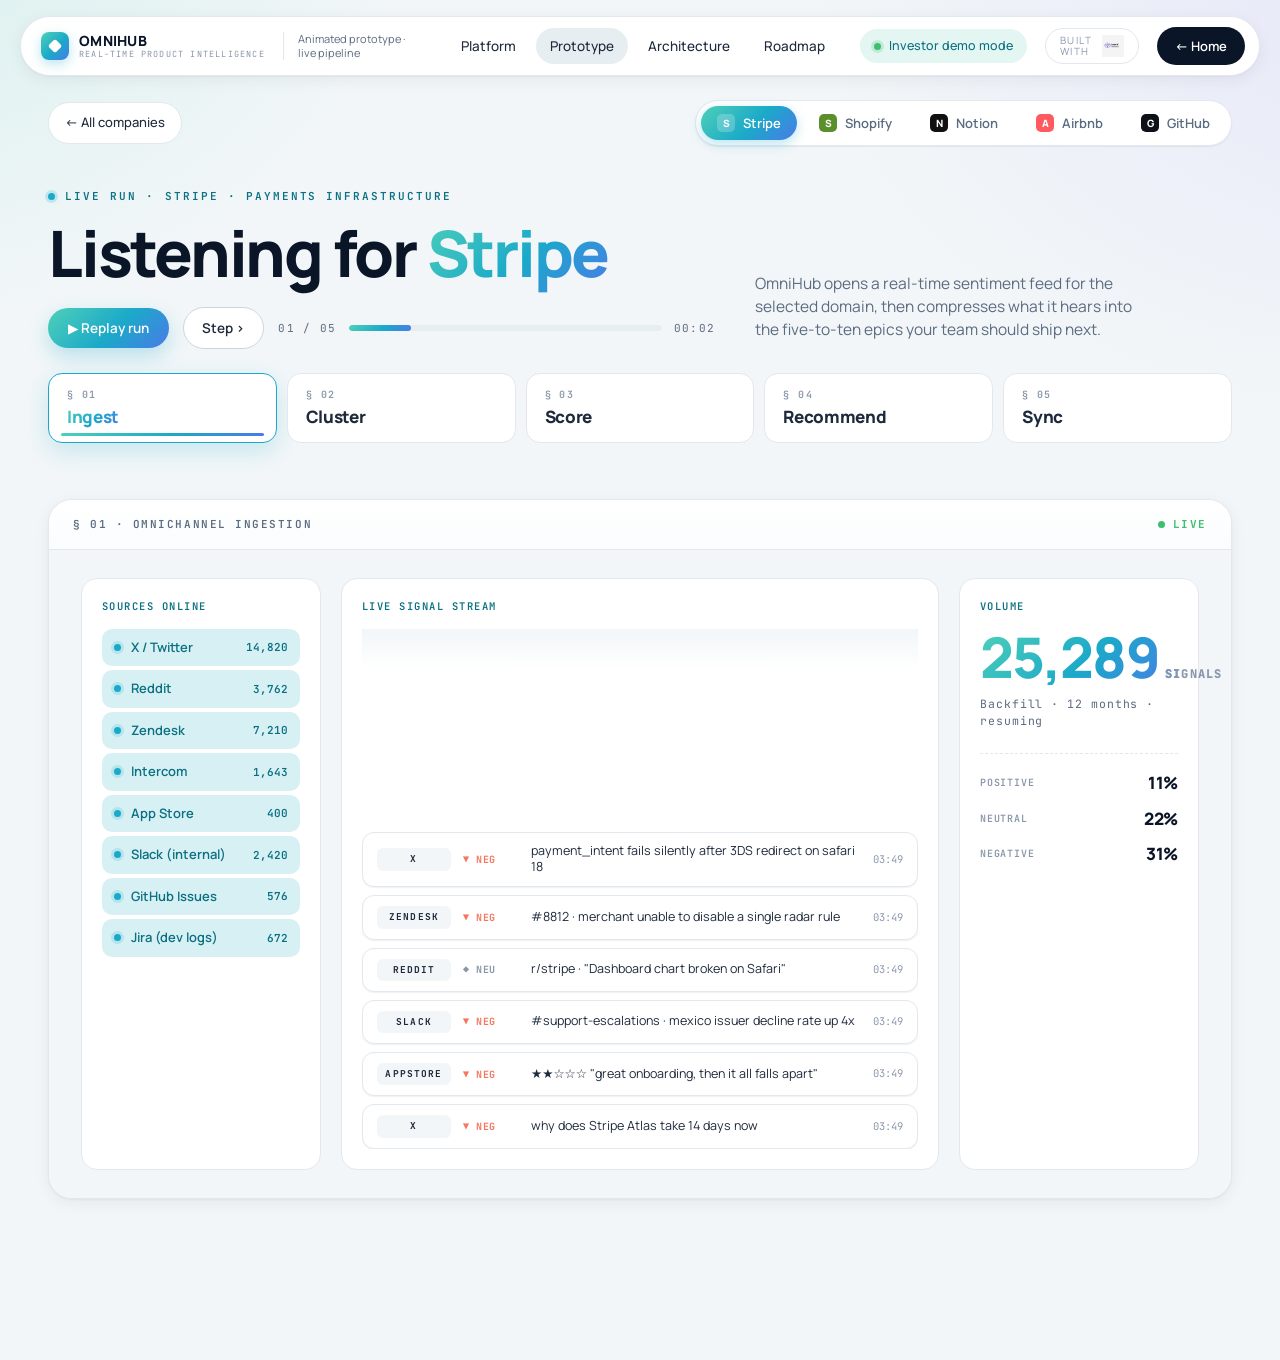
==== frontend/prototype.html @ bb3aeeeb "Initial OmniHub investor prototype Backend (FastAPI): - 26 hand-authored catalog companies, 11 indus" ====
<!doctype html>
<html lang="en">
<head>
<meta charset="utf-8" />
<meta name="viewport" content="width=device-width, initial-scale=1" />
<title>OmniHub — Live prototype</title>
<link rel="stylesheet" href="styles.css" />
<link rel="stylesheet" href="prototype.css" />
</head>
<body class="proto grain">

<!-- Floating nav -->
<nav class="topnav">
  <div class="brand">
    <div class="brand-mark"></div>
    <div class="brand-text">
      <div class="n">OMNIHUB</div>
      <div class="s">Real-time product intelligence</div>
    </div>
  </div>
  <div class="nav-tag">Animated prototype · live pipeline</div>
  <div class="links">
    <a href="index.html#platform">Platform</a>
    <a href="#" class="active">Prototype</a>
    <a href="index.html#architecture">Architecture</a>
    <a href="index.html#roadmap">Roadmap</a>
  </div>
  <div class="pill"><span class="gdot"></span> Investor demo mode</div>
  <div class="lotus-badge">
    <span class="lab">Built<br/>with</span>
    <img src="assets/lotusx.png" alt="Lotus X Ventures" />
  </div>
  <button class="btn-pri" onclick="location.href='index.html'">← Home</button>
</nav>

<div class="shell">

  <!-- Row: back + switcher -->
  <div class="proto-nav-row">
    <a class="back-link" href="index.html">← All companies</a>
    <div class="co-switch" id="coSwitch"></div>
  </div>

  <!-- Header -->
  <header class="proto-header">
    <div>
      <span class="eyebrow"><span class="dot"></span> Live run · <span id="coBadge">—</span></span>
      <h1 id="coH1">Listening for <em>—</em></h1>
      <div class="run-controls">
        <button id="playBtn" class="btn-play">▶ Replay run</button>
        <button id="stepBtn" class="btn-step">Step ›</button>
        <div class="progress-wrap">
          <span id="progText">00 / 05</span>
          <div class="bar"><div class="fill" id="progFill"></div></div>
          <span id="elapsed">00:00</span>
        </div>
      </div>
    </div>
    <p class="sub" id="coSub">
      OmniHub opens a real-time sentiment feed for the selected domain, then compresses what it hears into the five-to-ten epics your team should ship next.
    </p>
  </header>

  <!-- Stage rail -->
  <nav class="stage-rail" id="stageRail">
    <button type="button" class="stage-chip" data-stage="0"><span class="n">§ 01</span><span class="t">Ingest</span><span class="hint">replay</span></button>
    <button type="button" class="stage-chip" data-stage="1"><span class="n">§ 02</span><span class="t">Cluster</span><span class="hint">replay</span></button>
    <button type="button" class="stage-chip" data-stage="2"><span class="n">§ 03</span><span class="t">Score</span><span class="hint">replay</span></button>
    <button type="button" class="stage-chip" data-stage="3"><span class="n">§ 04</span><span class="t">Recommend</span><span class="hint">replay</span></button>
    <button type="button" class="stage-chip" data-stage="4"><span class="n">§ 05</span><span class="t">Sync</span><span class="hint">replay</span></button>
  </nav>

  <!-- Board -->
  <section class="pipeline">
    <div class="board">
      <div class="board-head">
        <span id="boardTitle">§ 01 · Omnichannel ingestion</span>
        <span class="live-dot">LIVE</span>
      </div>
      <div class="board-body">

        <!-- Stage 1: Ingest -->
        <div class="stage ingest-grid active" data-stage="0">
          <div class="col-card">
            <h4>Sources online</h4>
            <ul class="source-list" id="sourceList"></ul>
          </div>
          <div class="col-card stream-col">
            <h4>Live signal stream</h4>
            <div class="stream" id="stream"></div>
          </div>
          <div class="col-card count-card">
            <h4>Volume</h4>
            <div class="counter"><span id="counter">0</span><small>signals</small></div>
            <div class="counter-sub" id="counterSub">Backfill · 12 months · resuming</div>
            <div class="mini-stats">
              <div class="row"><span class="k">Positive</span><span class="v" id="pctPos">0%</span></div>
              <div class="row"><span class="k">Neutral</span><span class="v" id="pctNeu">0%</span></div>
              <div class="row"><span class="k">Negative</span><span class="v" id="pctNeg">0%</span></div>
            </div>
          </div>
        </div>

        <!-- Stage 2: Cluster -->
        <div class="stage cluster-stage" data-stage="1">
          <div class="galaxy" id="galaxy">
            <svg id="galaxySvg" viewBox="0 0 800 540" preserveAspectRatio="xMidYMid meet"></svg>
          </div>
          <div class="cluster-side">
            <h4>Epics emerging</h4>
            <div class="epic-list" id="epicList"></div>
          </div>
        </div>

        <!-- Stage 3: Score -->
        <div class="stage score-stage" data-stage="2">
          <div class="score-left">
            <div class="k">Top candidate epic</div>
            <h3 id="scoreTitle">—</h3>
            <p class="e-desc" id="scoreDesc">—</p>
            <div class="rice-bars" id="riceBars">
              <div class="rice-bar"><span class="lab">Reach</span><span class="track"><span class="trackfill" data-k="R"></span></span><span class="val" data-v="R">0</span></div>
              <div class="rice-bar"><span class="lab">Impact</span><span class="track"><span class="trackfill" data-k="I"></span></span><span class="val" data-v="I">0</span></div>
              <div class="rice-bar"><span class="lab">Confidence</span><span class="track"><span class="trackfill" data-k="C"></span></span><span class="val" data-v="C">0</span></div>
              <div class="rice-bar accent"><span class="lab">Effort ↓</span><span class="track"><span class="trackfill" data-k="E"></span></span><span class="val" data-v="E">0</span></div>
            </div>
          </div>
          <div class="big-score">
            <div class="t">Composite RICE</div>
            <div class="num"><span id="scoreNum">0.0</span><em>/100</em></div>
            <div class="band" id="scoreBand"></div>
            <p class="verdict" id="scoreVerdict">—</p>
            <!-- Math reveal -->
            <div class="math-reveal" id="mathReveal">
              <div class="mr-row">
                <span class="mr-eq">(R <b id="mrR">0</b> × I <b id="mrI">0</b> × C <b id="mrC">0</b>)</span>
                <span class="mr-op">÷</span>
                <span class="mr-eq">E <b id="mrE">0</b></span>
                <span class="mr-op">=</span>
                <span class="mr-num" id="mrRaw">0</span>
              </div>
              <div class="mr-row mr-row-2">
                <span class="mr-arrow">→</span>
                <span class="mr-norm">normalized × urgency × strategy × risk</span>
              </div>
              <div class="mr-final">
                <span><b id="mrFinal">0.0</b> / 100</span>
              </div>
            </div>
            <!-- Runners up -->
            <div class="runners-up" id="runnersUp">
              <span class="ru-l">runners-up</span>
              <span class="ru-list" id="ruList"></span>
            </div>
            <p class="ex" id="scoreEx">Every factor is explainable; overrides are tracked. The numbers above plug into a deterministic formula — change a data point and you can see the score move.</p>
          </div>
        </div>

        <!-- Stage 4: Recommend -->
        <div class="stage rec-stage" data-stage="3">
          <div class="rec-card">
            <span class="sticker">Recommended epic</span>
            <div class="kicker" id="recKicker">Epic · PRIORITY 1</div>
            <h2 id="recTitle">—</h2>
            <p class="why" id="recWhy">—</p>
            <ul class="accept" id="acceptList"></ul>
            <div style="font-family:var(--mono);font-size:10.5px;letter-spacing:0.14em;text-transform:uppercase;color:var(--teal-ink);font-weight:600">
              <span id="recReco">—</span>
            </div>
          </div>
          <div class="ev-col">
            <h4>Representative evidence</h4>
            <div id="quoteList"></div>
          </div>
        </div>

        <!-- Stage 5: Sync -->
        <div class="stage sync-stage" data-stage="4">
          <div class="ticket" id="jiraTicket">
            <div class="head">
              <span class="sys">Jira · atlassian</span>
              <span class="id" id="jiraId">—</span>
            </div>
            <div class="body">
              <div class="tag-row">
                <span class="tag">Epic</span>
                <span class="tag" id="jiraProj">—</span>
                <span class="tag">auto-synced</span>
                <span class="tag">omnihub</span>
              </div>
              <h3 id="jiraTitle">—</h3>
              <p id="jiraDesc">—</p>
              <div class="fields">
                <span class="k">Reporter</span><span class="v">OmniHub bot</span>
                <span class="k">Points</span><span class="v" id="jiraPts">—</span>
                <span class="k">Status</span><span class="v" id="jiraStatus">Pending sync…</span>
              </div>
            </div>
          </div>
          <div class="ticket" id="confTicket">
            <div class="head">
              <span class="sys">Confluence · PRD</span>
              <span class="id" id="confSpace">—</span>
            </div>
            <div class="body">
              <div class="tag-row">
                <span class="tag">PRD</span>
                <span class="tag">draft</span>
                <span class="tag" id="confAuthor">—</span>
              </div>
              <h3 id="confTitle">—</h3>
              <p id="confDesc">—</p>
              <div class="fields">
                <span class="k">Sections</span><span class="v">Problem · Users · AC · Rollout</span>
                <span class="k">Linked</span><span class="v" id="confLinked">—</span>
                <span class="k">Status</span><span class="v" id="confStatus">Pending sync…</span>
              </div>
            </div>
          </div>
        </div>

      </div>
    </div>

    <p class="finale" id="finale">
      From <em id="finSignals">0</em> signals to <em>one</em> shippable epic, in <em id="finTime">0s</em>.
      <button type="button" class="replay-pill" id="replayPill">↻ Replay run</button>
    </p>
  </section>

  <!-- Toast container for sync notifications -->
  <div class="toast-stack" id="toastStack"></div>

</div>

<script src="companies.js"></script>
<script>
// ---- Router
const params = new URLSearchParams(location.search);
const slug = (params.get('co') || 'stripe').toLowerCase();
const labelOverride = (params.get('label') || '').trim();
const data = COMPANIES[slug] || COMPANIES.stripe;
// If user typed an unknown company at the hero, run Stripe data but display their label
const displayName = labelOverride && !COMPANIES[labelOverride.toLowerCase()]
  ? (labelOverride.charAt(0).toUpperCase() + labelOverride.slice(1).replace(/\.com$/, ''))
  : data.name;
const displayNote = labelOverride && !COMPANIES[labelOverride.toLowerCase()]
  ? `representative data · running on ${data.name}`
  : data.note;

// ---- Populate chrome
const _ck = document.getElementById('coKind'); if (_ck) _ck.textContent = `${data.kind} · prototype`;
document.getElementById('coBadge').textContent = displayName + ' · ' + displayNote;
document.getElementById('coH1').innerHTML = `Listening for <em>${displayName}</em>`;

// switcher
const switcher = document.getElementById('coSwitch');
switcher.innerHTML = Object.keys(COMPANIES).map(s => {
  const c = COMPANIES[s];
  return `<button data-slug="${s}" class="${s===slug?'active':''}"><span class="lg" style="background:${c.mark.bg}">${c.mark.char}</span>${c.name}</button>`;
}).join('');
switcher.addEventListener('click', (e) => {
  const b = e.target.closest('button');
  if (!b) return;
  location.href = 'prototype.html?co=' + b.dataset.slug;
});

// ---- Stage controller
let currentStage = -1;
let runTimer = null;
let runStart = 0;
let timers = [];

function clearTimers() { timers.forEach(clearTimeout); timers = []; if (runTimer) clearInterval(runTimer); }
function after(ms, fn) { timers.push(setTimeout(fn, ms)); }

function setStage(i) {
  currentStage = i;
  document.querySelectorAll('.stage').forEach(s => s.classList.toggle('active', +s.dataset.stage === i));
  document.querySelectorAll('.stage-chip').forEach((c, ci) => {
    c.classList.toggle('active', ci === i);
    c.classList.toggle('done', ci < i);
  });
  const titles = [
    '§ 01 · Omnichannel ingestion',
    '§ 02 · Thematic epic clustering',
    '§ 03 · Auto-RICE scoring',
    '§ 04 · Recommendation brief',
    '§ 05 · Atlassian workflow sync',
  ];
  document.getElementById('boardTitle').textContent = titles[i];
  document.getElementById('progText').textContent = String(i+1).padStart(2,'0') + ' / 05';
  document.getElementById('progFill').style.width = ((i+1)/5*100) + '%';
}

// ---- Stage 1: Ingest
function runIngest() {
  // seed sources
  const sl = document.getElementById('sourceList');
  sl.innerHTML = data.sources.map(s =>
    `<li data-src="${s.n}"><span class="sdot"></span>${s.n}<span class="sc">0</span></li>`
  ).join('');
  // ensure ingest mini-stream layer exists
  let miniLayer = document.getElementById('miniStreamLayer');
  if (!miniLayer) {
    miniLayer = document.createElement('div');
    miniLayer.id = 'miniStreamLayer';
    miniLayer.className = 'mini-stream-layer';
    document.querySelector('.ingest-grid').appendChild(miniLayer);
  } else miniLayer.innerHTML = '';

  // counters
  const counterEl = document.getElementById('counter');
  const target = data.counts.signals;
  const duration = 5500;
  let t0 = performance.now();

  const tick = () => {
    const t = Math.min(1, (performance.now() - t0) / duration);
    const eased = 1 - Math.pow(1 - t, 2);
    counterEl.textContent = Math.floor(target * eased).toLocaleString();
    // sentiment pct
    document.getElementById('pctPos').textContent = Math.floor(data.counts.pct.pos * eased) + '%';
    document.getElementById('pctNeu').textContent = Math.floor(data.counts.pct.neu * eased) + '%';
    document.getElementById('pctNeg').textContent = Math.floor(data.counts.pct.neg * eased) + '%';
    if (t < 1) requestAnimationFrame(tick);
  };
  requestAnimationFrame(tick);

  // light up sources sequentially + emit mini-streams toward the central column
  data.sources.forEach((s, i) => {
    after(150 + i * 220, () => {
      const li = sl.querySelector(`[data-src="${CSS.escape(s.n)}"]`);
      if (li) {
        li.classList.add('active');
        emitMiniStream(li);
        // count up per-source
        const sc = li.querySelector('.sc');
        let v = 0;
        const step = Math.ceil(s.k / 40);
        const iv = setInterval(() => {
          v = Math.min(s.k, v + step);
          sc.textContent = v.toLocaleString();
          if (v >= s.k) clearInterval(iv);
        }, 45);
      }
    });
  });

  function emitMiniStream(li) {
    const grid = document.querySelector('.ingest-grid');
    if (!grid) return;
    const sourceRect = li.getBoundingClientRect();
    const gridRect = grid.getBoundingClientRect();
    const streamCol = document.querySelector('.stream-col');
    if (!streamCol) return;
    const streamRect = streamCol.getBoundingClientRect();
    const startX = sourceRect.right - gridRect.left - 8;
    const startY = sourceRect.top + sourceRect.height/2 - gridRect.top;
    const endX = streamRect.left - gridRect.left + 12;
    const endY = streamRect.top + 36 + Math.random() * 80 - gridRect.top;
    for (let i = 0; i < 3; i++) {
      const dot = document.createElement('span');
      dot.className = 'mini-pulse';
      dot.style.left = startX + 'px';
      dot.style.top = startY + 'px';
      dot.style.setProperty('--dx', (endX - startX) + 'px');
      dot.style.setProperty('--dy', (endY - startY) + 'px');
      dot.style.animationDelay = (i * 110) + 'ms';
      miniLayer.appendChild(dot);
      setTimeout(() => dot.remove(), 1400);
    }
  }

  // stream in signals
  const stream = document.getElementById('stream');
  stream.innerHTML = '';
  data.stream.forEach((sig, i) => {
    after(400 + i * 320, () => {
      const el = document.createElement('div');
      el.className = 'sig';
      const clock = new Date(Date.now() - (data.stream.length - i) * 4200);
      el.innerHTML = `
        <span class="src">${sig.src}</span>
        <span class="sent ${sig.s}">${sig.s === 'neg' ? '▼ neg' : sig.s === 'pos' ? '▲ pos' : '◆ neu'}</span>
        <span class="body">${sig.t}</span>
        <span class="time">${clock.toTimeString().slice(0,5)}</span>
      `;
      stream.insertBefore(el, stream.firstChild);
      // prune
      while (stream.children.length > 8) stream.lastChild.remove();
    });
  });

  // advance
  after(6400, () => { setStage(1); runCluster(); });
}

// ---- Stage 2: Cluster
function runCluster() {
  const svg = document.getElementById('galaxySvg');
  svg.innerHTML = '';
  const W = 800, H = 540;

  // seed ~160 dots, with ~5% outliers that drift to the edge
  const clusters = data.clusters;
  const centers = [
    {x: 180, y: 160}, {x: 560, y: 140}, {x: 640, y: 380},
    {x: 280, y: 400}, {x: 440, y: 260}, {x: 680, y: 240}, {x: 180, y: 300},
  ].slice(0, clusters.length);

  const N = 160;
  const OUTLIERS = 7;
  const dots = [];
  const outliers = [];
  for (let i = 0; i < N; i++) {
    const start = { x: Math.random() * W, y: Math.random() * H };
    const dot = document.createElementNS('http://www.w3.org/2000/svg', 'circle');
    dot.setAttribute('cx', start.x);
    dot.setAttribute('cy', start.y);
    dot.setAttribute('opacity', 0);
    svg.appendChild(dot);

    if (i < OUTLIERS) {
      // outliers drift to one of four edge positions and fade
      const edge = Math.random() < .5
        ? { x: Math.random() < .5 ? 30 : W - 30, y: Math.random() * H }
        : { x: Math.random() * W, y: Math.random() < .5 ? 30 : H - 30 };
      dot.setAttribute('r', 1.8);
      dot.setAttribute('fill', '#A39E95');
      outliers.push({ el: dot, start, end: edge, delay: Math.random() * 800 });
    } else {
      const ci = Math.floor(Math.pow(Math.random(), 1.2) * clusters.length);
      const c = centers[ci];
      const angle = Math.random() * Math.PI * 2;
      const rad = 14 + Math.random() * 44;
      const end = { x: c.x + Math.cos(angle) * rad, y: c.y + Math.sin(angle) * rad };
      dot.setAttribute('r', 2.2);
      dot.setAttribute('fill', ci === 0 ? '#0E6A5E' : '#151515');
      dots.push({ el: dot, start, end, ci, delay: Math.random() * 800 });
    }
  }

  // fade dots in
  dots.forEach(d => {
    after(d.delay, () => d.el.setAttribute('opacity', 0.8));
  });
  outliers.forEach(d => {
    after(d.delay, () => d.el.setAttribute('opacity', 0.6));
  });

  // outlier caption
  const galaxy = document.getElementById('galaxy');
  let cap = galaxy.querySelector('.outlier-cap');
  if (!cap) {
    cap = document.createElement('div');
    cap.className = 'outlier-cap';
    cap.textContent = '~3% outliers held for review';
    galaxy.appendChild(cap);
  }
  cap.classList.remove('show');

  // fly to clusters
  after(1200, () => {
    const t0 = performance.now();
    const dur = 1800;
    function step() {
      const t = Math.min(1, (performance.now() - t0) / dur);
      const e = t < .5 ? 2*t*t : 1 - Math.pow(-2*t+2, 2)/2;
      dots.forEach(d => {
        d.el.setAttribute('cx', d.start.x + (d.end.x - d.start.x) * e);
        d.el.setAttribute('cy', d.start.y + (d.end.y - d.start.y) * e);
      });
      // outliers drift slower, fading on arrival
      outliers.forEach(d => {
        d.el.setAttribute('cx', d.start.x + (d.end.x - d.start.x) * e);
        d.el.setAttribute('cy', d.start.y + (d.end.y - d.start.y) * e);
        d.el.setAttribute('opacity', 0.6 * (1 - e));
      });
      if (t < 1) requestAnimationFrame(step);
    }
    step();
    after(1900, () => cap.classList.add('show'));

    // draw rings + labels
    centers.forEach((c, ci) => {
      after(1400 + ci * 220, () => {
        const ring = document.createElementNS('http://www.w3.org/2000/svg', 'ellipse');
        ring.setAttribute('cx', c.x);
        ring.setAttribute('cy', c.y);
        ring.setAttribute('rx', 64);
        ring.setAttribute('ry', 50);
        ring.setAttribute('fill', 'none');
        ring.setAttribute('stroke', ci === 0 ? '#0E6A5E' : '#151515');
        ring.setAttribute('stroke-opacity', ci === 0 ? 0.5 : 0.2);
        ring.setAttribute('stroke-dasharray', '3 4');
        ring.setAttribute('stroke-width', ci === 0 ? 1.2 : 1);
        svg.appendChild(ring);
      });
    });
  });

  // reveal epic items
  const epicList = document.getElementById('epicList');
  epicList.innerHTML = clusters.map((c, i) => `
    <div class="epic-item ${c.top ? 'top' : ''}" data-i="${i}">
      <div class="etitle">${c.title}</div>
      <div class="emeta">
        <span>${c.size.toLocaleString()} signals</span>
        <span class="score">RICE ${c.score.toFixed(1)}</span>
      </div>
    </div>
  `).join('');
  clusters.forEach((_, i) => {
    after(2400 + i * 260, () => {
      epicList.querySelector(`[data-i="${i}"]`)?.classList.add('visible');
    });
  });

  after(5200, () => { setStage(2); runScore(); });
}

// ---- Stage 3: Score
function runScore() {
  const t = data.top;
  document.getElementById('scoreTitle').textContent = t.title;
  document.getElementById('scoreDesc').textContent = '“' + t.why + '”';
  document.getElementById('scoreVerdict').textContent = t.verdict;

  // reset math reveal + runner-ups
  ['mrR','mrI','mrC','mrE','mrRaw','mrFinal'].forEach(id => {
    const el = document.getElementById(id);
    if (el) el.textContent = '0';
  });
  document.getElementById('mathReveal').classList.remove('show');
  // runner-ups: clusters[1..5] scores
  const runners = (data.clusters || []).slice(1, 6).map(c => c.score.toFixed(1));
  document.getElementById('ruList').innerHTML = runners.map(s => `<em>${s}</em>`).join(' · ');
  document.getElementById('runnersUp').classList.remove('show');

  // fill bars + populate math vars
  ['R','I','C','E'].forEach((k, i) => {
    const v = t.rice[k];
    const fill = document.querySelector(`.trackfill[data-k="${k}"]`);
    const val = document.querySelector(`.val[data-v="${k}"]`);
    after(300 + i * 250, () => {
      fill.style.width = v + '%';
      animateVal(val, 0, v, 900);
      const mrEl = document.getElementById('mr' + k);
      if (mrEl) animateVal(mrEl, 0, v, 900);
    });
  });

  // big score + math reveal
  const scoreNum = document.getElementById('scoreNum');
  after(1600, () => {
    animateVal(scoreNum, 0, t.score, 1400, 1);
    document.getElementById('mathReveal').classList.add('show');
    const raw = Math.round(t.rice.R * t.rice.I * t.rice.C / Math.max(1, t.rice.E));
    animateVal(document.getElementById('mrRaw'), 0, raw, 1300);
    after(1100, () => {
      document.getElementById('mrFinal').textContent = t.score.toFixed(1);
      document.getElementById('runnersUp').classList.add('show');
    });
  });
  after(1600, () => {
    const band = document.getElementById('scoreBand');
    band.style.setProperty('--w', t.score + '%');
    band.classList.add('filled');
  });

  after(4400, () => { setStage(3); runRec(); });
}

function animateVal(el, from, to, dur, decimals = 0) {
  const t0 = performance.now();
  function step() {
    const t = Math.min(1, (performance.now() - t0) / dur);
    const e = 1 - Math.pow(1 - t, 3);
    const v = from + (to - from) * e;
    el.textContent = decimals ? v.toFixed(decimals) : Math.floor(v);
    if (t < 1) requestAnimationFrame(step);
  }
  requestAnimationFrame(step);
}

// ---- Stage 4: Recommend
function runRec() {
  const t = data.top;
  document.getElementById('recKicker').textContent = `Epic · Priority 1 · Score ${t.score}`;
  document.getElementById('recTitle').textContent = t.title;
  document.getElementById('recWhy').textContent = t.why;
  document.getElementById('recReco').textContent = '→ ' + t.rec;
  const al = document.getElementById('acceptList');
  al.innerHTML = t.accept.map(a => `<li>${a}</li>`).join('');

  const ql = document.getElementById('quoteList');
  ql.innerHTML = '';

  // Set up attribution overlay (SVG covering the rec stage)
  let attrSvg = document.getElementById('attrSvg');
  const recStage = document.querySelector('.rec-stage');
  if (!attrSvg && recStage) {
    attrSvg = document.createElementNS('http://www.w3.org/2000/svg', 'svg');
    attrSvg.id = 'attrSvg';
    attrSvg.classList.add('attr-svg');
    recStage.appendChild(attrSvg);
  }

  t.evidence.forEach((e, i) => {
    after(400 + i * 550, () => {
      const div = document.createElement('div');
      div.className = 'quote';
      div.innerHTML = `“${e.q}”<span class="qsrc">${e.src}</span>`;
      div.style.animation = 'sigIn .5s ease';
      ql.appendChild(div);
      drawAttribution(attrSvg, div);
    });
  });

  after(3400, () => { setStage(4); runSync(); });
}

function drawAttribution(svg, quoteEl) {
  if (!svg) return;
  const stage = svg.parentElement;
  const sR = stage.getBoundingClientRect();
  const qR = quoteEl.getBoundingClientRect();
  // start point: top-left of rec card (stand-in for cluster origin)
  const x1 = 20;
  const y1 = 60;
  const x2 = qR.left - sR.left;
  const y2 = qR.top - sR.top + qR.height/2;
  const path = document.createElementNS('http://www.w3.org/2000/svg', 'path');
  const cx1 = x1 + 80, cx2 = x2 - 80;
  path.setAttribute('d', `M ${x1} ${y1} C ${cx1} ${y1}, ${cx2} ${y2}, ${x2} ${y2}`);
  path.setAttribute('class', 'attr-path');
  path.setAttribute('stroke', '#1BA9C9');
  path.setAttribute('fill', 'none');
  path.setAttribute('stroke-width', '1.4');
  path.setAttribute('stroke-dasharray', '4 4');
  path.setAttribute('opacity', '0');
  svg.appendChild(path);
  // fade in then out
  requestAnimationFrame(() => path.setAttribute('opacity', '0.85'));
  setTimeout(() => path.setAttribute('opacity', '0'), 1400);
  setTimeout(() => path.remove(), 2200);
}

// ---- Stage 5: Sync
function runSync() {
  const t = data.top;
  // jira
  const jira = document.getElementById('jiraTicket');
  document.getElementById('jiraId').textContent = t.jira.id;
  document.getElementById('jiraProj').textContent = t.jira.proj;
  document.getElementById('jiraTitle').textContent = t.title;
  document.getElementById('jiraDesc').textContent = t.why;
  document.getElementById('jiraPts').textContent = t.jira.pts + ' story pts';
  document.getElementById('jiraStatus').textContent = 'Syncing…';

  after(800, () => {
    jira.classList.add('syncing');
    document.getElementById('jiraStatus').textContent = 'Created · ' + t.jira.id;
    jira.classList.add('created');
    flashRing(jira);
    spawnToast({ kind: 'jira', title: '3 reviewers auto-assigned', body: 'Marta G., Lina P., Yusuf A. · Slack notified', ticket: t.jira.id });
  });

  // conf
  const conf = document.getElementById('confTicket');
  document.getElementById('confSpace').textContent = 'space · ' + t.conf.space;
  document.getElementById('confTitle').textContent = t.conf.title;
  document.getElementById('confDesc').textContent = 'Auto-generated PRD with problem statement, user stories, acceptance criteria, and rollout plan. Linked to ' + t.jira.id + '.';
  document.getElementById('confLinked').textContent = t.jira.id;
  document.getElementById('confAuthor').textContent = 'OmniHub';
  document.getElementById('confStatus').textContent = 'Syncing…';

  after(1800, () => {
    conf.classList.add('syncing');
    document.getElementById('confStatus').textContent = 'Draft published';
    conf.classList.add('created');
    flashRing(conf);
  });

  after(3000, () => spawnToast({ kind: 'conf', title: 'Confluence PRD published', body: 'Linked to ' + t.jira.id + ' · 4 sections drafted', ticket: 'space · ' + t.conf.space }));

  after(3200, () => {
    document.getElementById('finSignals').textContent = data.counts.signals.toLocaleString();
    document.getElementById('finTime').textContent = data.counts.runtimeSec + 's';
    document.getElementById('finale').classList.add('visible');
    // mark last chip done
    document.querySelectorAll('.stage-chip')[4].classList.add('done');
    clearInterval(runTimer);
  });
}

function flashRing(card) {
  card.classList.remove('ring-flash');
  void card.offsetWidth; // restart animation
  card.classList.add('ring-flash');
  setTimeout(() => card.classList.remove('ring-flash'), 700);
}

function spawnToast({ kind, title, body, ticket }) {
  const stack = document.getElementById('toastStack');
  if (!stack) return;
  const t = document.createElement('div');
  t.className = 'toast toast-' + kind;
  t.innerHTML = `
    <div class="toast-icon">🔔</div>
    <div class="toast-body">
      <div class="toast-h">${title}</div>
      <div class="toast-d">${body}</div>
      <div class="toast-t">${ticket}</div>
    </div>
    <button class="toast-x" type="button">×</button>
  `;
  stack.appendChild(t);
  requestAnimationFrame(() => t.classList.add('show'));
  const dismiss = () => {
    t.classList.remove('show');
    setTimeout(() => t.remove(), 350);
  };
  t.querySelector('.toast-x').addEventListener('click', dismiss);
  setTimeout(dismiss, 6500);
}

// ---- Elapsed counter
let lastFinalElapsed = '00:00';
function startElapsed() {
  runStart = performance.now();
  runTimer = setInterval(() => {
    const s = Math.floor((performance.now() - runStart) / 1000);
    const mm = String(Math.floor(s / 60)).padStart(2,'0');
    const ss = String(s % 60).padStart(2,'0');
    lastFinalElapsed = mm + ':' + ss;
    document.getElementById('elapsed').textContent = lastFinalElapsed;
  }, 250);
}

// ---- Full run
function runAll() {
  clearTimers();
  // crossfade replay (if not first run)
  const board = document.querySelector('.board');
  if (board && board.classList.contains('finished')) {
    board.classList.add('cross');
    setTimeout(() => board.classList.remove('cross'), 380);
  }
  board && board.classList.remove('finished');
  document.getElementById('finale').classList.remove('visible');
  document.getElementById('toastStack').innerHTML = '';
  document.querySelectorAll('.stage-chip').forEach(c => c.classList.remove('done'));
  setStage(0);
  startElapsed();
  runIngest();
  // when sync finishes, hold final time for 4s
  // (handled in runSync via the finale + a delayed "finished" mark below)
  // Watcher: when finale shows, mark board finished after 4s
  const watcher = setInterval(() => {
    if (document.getElementById('finale').classList.contains('visible')) {
      clearInterval(watcher);
      const board = document.querySelector('.board');
      board && board.classList.add('finished');
      // hold elapsed for 4s, then revert to fresh
      setTimeout(() => { /* keep displayed elapsed */ }, 4000);
    }
  }, 500);
}

// ---- Controls
document.getElementById('playBtn').addEventListener('click', runAll);
document.getElementById('stepBtn').addEventListener('click', () => {
  // jump to the end of the current stage, then trigger next
  clearTimers();
  const next = Math.min(4, currentStage + 1);
  setStage(next);
  [runIngest, runCluster, runScore, runRec, runSync][next]();
});
document.getElementById('replayPill').addEventListener('click', runAll);
document.querySelectorAll('.stage-chip').forEach((c, i) => {
  c.addEventListener('click', () => {
    clearTimers();
    setStage(i);
    [runIngest, runCluster, runScore, runRec, runSync][i]();
  });
});

// ---- Kickoff
runAll();
</script>

</body>
</html>
---- frontend/styles.css ----
/* OmniHub SaaS — refreshed system */
@import url('https://fonts.googleapis.com/css2?family=Manrope:wght@400;500;600;700;800&family=JetBrains+Mono:wght@400;500&display=swap');

:root {
  --bg: #F2F6F8;
  --bg-2: #E7EEF1;
  --card: #FFFFFF;
  --ink: #0A1628;
  --ink-2: #1E2A3B;
  --ink-3: #5B6B80;
  --ink-4: #8A97AA;
  --rule: #E2E8EE;
  --rule-2: #CDD6DF;
  --mint: #4ED0B8;
  --teal: #1BA9C9;
  --teal-ink: #0B7082;
  --teal-soft: #D7F0F4;
  --mint-soft: #E4F6F1;
  --purple: #5B4CF7;
  --coral: #F47860;
  --lemon: #F4C85A;
  --green: #3EBE6F;
  --sans: 'Manrope', system-ui, sans-serif;
  --mono: 'JetBrains Mono', ui-monospace, monospace;
  --grad: linear-gradient(135deg, #4ED0B8 0%, #1BA9C9 55%, #4A7BE8 100%);
  --grad-soft: linear-gradient(135deg, #E4F6F1 0%, #D7F0F4 60%, #E6EDFB 100%);
  --shadow-sm: 0 1px 2px rgba(10,22,40,0.04), 0 1px 0 rgba(10,22,40,0.02);
  --shadow-md: 0 4px 16px rgba(10,22,40,0.06), 0 1px 2px rgba(10,22,40,0.04);
  --shadow-lg: 0 20px 60px rgba(10,22,40,0.08), 0 4px 16px rgba(10,22,40,0.04);
  --r: 14px;
  --r-sm: 10px;
  --r-lg: 22px;
}

* { box-sizing: border-box; }
html, body { margin: 0; padding: 0; }
body {
  background:
    radial-gradient(900px 700px at -10% -10%, rgba(78,208,184,0.16), transparent 60%),
    radial-gradient(1000px 700px at 110% 0%, rgba(91,76,247,0.08), transparent 60%),
    var(--bg);
  background-attachment: fixed;
  color: var(--ink);
  font-family: var(--sans);
  -webkit-font-smoothing: antialiased;
  line-height: 1.5;
}
a { color: inherit; text-decoration: none; }
button { font-family: inherit; cursor: pointer; }
h1,h2,h3,h4 { margin: 0; letter-spacing: -0.02em; }
p { margin: 0; }

.shell { max-width: 1240px; margin: 0 auto; padding: 0 28px; }

/* ---- Floating nav ---- */
.topnav {
  position: sticky;
  top: 16px;
  z-index: 40;
  margin: 16px auto 0;
  max-width: 1240px;
  background: #fff;
  border: 1px solid var(--rule);
  border-radius: 999px;
  padding: 10px 14px 10px 20px;
  display: flex;
  align-items: center;
  gap: 18px;
  box-shadow: var(--shadow-md);
}
.topnav .brand {
  display: flex;
  align-items: center;
  gap: 10px;
  flex-shrink: 0;
}
.brand-mark {
  width: 28px; height: 28px;
  background: var(--grad);
  border-radius: 8px;
  position: relative;
  display: grid;
  place-items: center;
  box-shadow: 0 4px 12px rgba(27,169,201,0.3);
}
.brand-mark::before {
  content: '';
  width: 10px; height: 10px;
  background: #fff;
  border-radius: 2px;
  transform: rotate(45deg);
}
.brand-text {
  line-height: 1;
}
.brand-text .n {
  font-weight: 800;
  font-size: 14px;
  letter-spacing: 0.02em;
}
.brand-text .s {
  font-family: var(--mono);
  font-size: 8.5px;
  letter-spacing: 0.14em;
  color: var(--ink-4);
  text-transform: uppercase;
  margin-top: 2px;
}
.nav-tag {
  font-size: 11px;
  color: var(--ink-3);
  line-height: 1.3;
  max-width: 140px;
  padding-left: 14px;
  border-left: 1px solid var(--rule);
  flex-shrink: 0;
}
.topnav .links {
  display: flex;
  gap: 6px;
  margin-left: 6px;
  flex: 1;
}
.topnav .links a {
  padding: 8px 14px;
  border-radius: 999px;
  font-size: 13.5px;
  font-weight: 500;
  color: var(--ink-2);
  transition: background .2s;
}
.topnav .links a:hover { background: var(--bg-2); }
.topnav .links a.active { background: var(--bg-2); }
.pill {
  display: inline-flex;
  align-items: center;
  gap: 8px;
  padding: 8px 14px;
  border-radius: 999px;
  font-size: 12.5px;
  background: var(--mint-soft);
  color: var(--teal-ink);
  font-weight: 500;
  flex-shrink: 0;
}
.pill .gdot {
  width: 7px; height: 7px; border-radius: 50%;
  background: var(--green);
  box-shadow: 0 0 0 3px rgba(62,190,111,0.22);
  animation: pulse 1.6s ease-in-out infinite;
}
@keyframes pulse {
  0%,100% { box-shadow: 0 0 0 3px rgba(62,190,111,0.22); }
  50% { box-shadow: 0 0 0 6px rgba(62,190,111,0.05); }
}
.lotus-badge {
  display: flex;
  align-items: center;
  gap: 10px;
  padding: 6px 14px;
  border-radius: 999px;
  background: #fff;
  border: 1px solid var(--rule);
  font-size: 10px;
  letter-spacing: 0.14em;
  text-transform: uppercase;
  color: var(--ink-4);
  flex-shrink: 0;
}
.lotus-badge img { height: 22px; width: auto; display: block; }
.lotus-badge .lab { line-height: 1.1; }
.btn-pri {
  padding: 10px 18px;
  border-radius: 999px;
  background: var(--ink);
  color: #fff;
  font-size: 13px;
  font-weight: 600;
  border: 0;
  transition: transform .15s, background .2s;
  flex-shrink: 0;
}
.btn-pri:hover { background: #000; transform: translateY(-1px); }
.btn-gr {
  background: var(--grad);
  color: #fff;
  border: 0;
  padding: 12px 22px;
  border-radius: 999px;
  font-weight: 600;
  font-size: 14px;
  box-shadow: 0 8px 24px rgba(27,169,201,0.28);
  transition: transform .15s;
}
.btn-gr:hover { transform: translateY(-1px); }
.btn-outline {
  padding: 12px 22px;
  border-radius: 999px;
  border: 1px solid var(--rule-2);
  background: #fff;
  color: var(--ink-2);
  font-weight: 500;
  font-size: 14px;
}
.btn-outline:hover { border-color: var(--ink); }

/* ---- Hero ---- */
.hero { padding: 56px 0 40px; }
.hero-grid {
  display: grid;
  grid-template-columns: 1fr 1.1fr;
  gap: 40px;
  align-items: start;
}
.kicker {
  display: inline-block;
  font-family: var(--mono);
  font-size: 11px;
  letter-spacing: 0.18em;
  text-transform: uppercase;
  color: var(--teal-ink);
  margin-bottom: 16px;
}
.hero h1 {
  font-weight: 800;
  font-size: clamp(44px, 5.4vw, 68px);
  line-height: 1.02;
  letter-spacing: -0.035em;
  color: var(--ink);
}
.hero h1 .grad {
  background: var(--grad);
  -webkit-background-clip: text; background-clip: text;
  color: transparent;
}
.hero-sub {
  margin-top: 22px;
  font-size: 17px;
  color: var(--ink-3);
  max-width: 46ch;
  line-height: 1.55;
  text-wrap: pretty;
}
.hero-ctas {
  display: flex;
  gap: 12px;
  margin-top: 28px;
}
.hero-stats {
  margin-top: 44px;
  display: grid;
  grid-template-columns: repeat(3, 1fr);
  gap: 28px;
  padding-top: 24px;
  border-top: 1px solid var(--rule);
}
.hero-stats .k {
  font-family: var(--mono);
  font-size: 10px;
  letter-spacing: 0.14em;
  text-transform: uppercase;
  color: var(--ink-4);
}
.hero-stats .v {
  margin-top: 6px;
  font-size: 28px;
  font-weight: 700;
  letter-spacing: -0.02em;
}
.hero-io {
  margin-top: 28px;
  display: grid;
  grid-template-columns: 80px 1fr;
  gap: 8px 16px;
  font-size: 13px;
}
.hero-io .k {
  font-family: var(--mono);
  font-size: 10px;
  letter-spacing: 0.14em;
  text-transform: uppercase;
  color: var(--ink-4);
  padding-top: 4px;
}
.hero-io .v { color: var(--ink-2); }

/* ---- Hero dashboard preview (live demo card on right) ---- */
.preview-card {
  background: #fff;
  border: 1px solid var(--rule);
  border-radius: var(--r-lg);
  padding: 22px 22px 22px;
  box-shadow: var(--shadow-lg);
  position: relative;
  overflow: hidden;
}
.preview-card::before {
  content: '';
  position: absolute;
  inset: -40% -40% auto auto;
  width: 360px; height: 360px;
  background: radial-gradient(closest-side, rgba(78,208,184,0.25), transparent 70%);
  pointer-events: none;
}
.pc-head {
  display: flex;
  justify-content: space-between;
  align-items: center;
  margin-bottom: 14px;
}
.pc-head .t {
  font-family: var(--mono);
  font-size: 10.5px;
  letter-spacing: 0.16em;
  text-transform: uppercase;
  color: var(--teal-ink);
  font-weight: 600;
}
.pc-chip {
  padding: 5px 12px;
  border-radius: 999px;
  background: var(--teal-soft);
  color: var(--teal-ink);
  font-size: 11.5px;
  font-weight: 600;
  display: inline-flex;
  align-items: center;
  gap: 6px;
}
.pc-chip::before {
  content: ''; width: 6px; height: 6px; border-radius: 50%;
  background: var(--teal); animation: pulse 1.5s infinite;
}
.pc-title {
  font-size: 24px;
  font-weight: 700;
  letter-spacing: -0.02em;
  line-height: 1.15;
  margin-bottom: 4px;
}
.pc-sub {
  color: var(--ink-3);
  font-size: 13.5px;
  margin-bottom: 14px;
}
.pc-label {
  font-family: var(--mono);
  font-size: 10px;
  letter-spacing: 0.14em;
  text-transform: uppercase;
  color: var(--ink-4);
  margin-bottom: 8px;
}
.pc-url {
  display: flex;
  align-items: center;
  gap: 10px;
  padding: 12px 14px;
  background: var(--bg);
  border-radius: var(--r-sm);
  border: 1px solid var(--rule);
  font-family: var(--mono);
  font-size: 13px;
  color: var(--ink-2);
}
.pc-url .proto { color: var(--ink-4); }
.pc-url .caret {
  margin-left: auto;
  display: inline-flex;
  gap: 3px;
}
.pc-url .caret i {
  width: 3px; height: 14px; background: var(--ink); animation: blink 1.1s infinite;
}
@keyframes blink { 50% { opacity: 0; } }
.pc-url .gen {
  margin-left: 8px;
  padding: 8px 16px;
  border-radius: 999px;
  background: var(--grad);
  color: #fff;
  font-size: 12px;
  font-weight: 600;
  border: 0;
  box-shadow: 0 4px 12px rgba(27,169,201,0.3);
}

.pc-logos {
  display: flex;
  gap: 8px;
  margin-top: 14px;
  flex-wrap: wrap;
}
.logo-chip {
  display: inline-flex;
  align-items: center;
  gap: 8px;
  padding: 7px 12px;
  border-radius: 999px;
  background: #fff;
  border: 1px solid var(--rule);
  font-size: 12px;
  color: var(--ink-2);
  font-weight: 500;
  transition: all .2s;
  cursor: pointer;
}
.logo-chip:hover {
  border-color: var(--teal);
  color: var(--teal-ink);
  transform: translateY(-1px);
  box-shadow: 0 4px 12px rgba(27,169,201,0.12);
}
.logo-chip .sq {
  width: 16px; height: 16px;
  border-radius: 4px;
  display: grid;
  place-items: center;
  color: #fff;
  font-size: 10px;
  font-weight: 700;
}

.pc-grid {
  display: grid;
  grid-template-columns: 1fr 1fr;
  gap: 14px;
  margin-top: 18px;
}
.pc-box {
  background: #fff;
  border: 1px solid var(--rule);
  border-radius: var(--r);
  padding: 14px 16px;
  position: relative;
  overflow: hidden;
}
.pc-box .lab {
  font-size: 10.5px;
  font-family: var(--mono);
  color: var(--teal-ink);
  letter-spacing: 0.14em;
  text-transform: uppercase;
  margin-bottom: 6px;
  font-weight: 600;
}
.pc-box .bold {
  font-weight: 700;
  font-size: 14.5px;
  line-height: 1.35;
  color: var(--ink);
  margin-bottom: 4px;
}
.pc-box .txt {
  color: var(--ink-3);
  font-size: 12.5px;
  line-height: 1.45;
}
.pc-score-row {
  display: flex;
  align-items: baseline;
  justify-content: space-between;
  margin-top: 4px;
}
.pc-score-row .score {
  font-size: 42px;
  font-weight: 800;
  letter-spacing: -0.03em;
  background: var(--grad);
  -webkit-background-clip: text; background-clip: text;
  color: transparent;
}
.pc-score-row .meter {
  width: 90px;
  height: 6px;
  background: var(--bg-2);
  border-radius: 999px;
  overflow: hidden;
  margin-left: 10px;
}
.pc-score-row .meter i {
  display: block; height: 100%;
  background: var(--grad);
  width: 93%;
}
.pc-sources {
  display: flex;
  justify-content: space-between;
  margin-top: 14px;
  padding-top: 12px;
  border-top: 1px dashed var(--rule);
  font-size: 12px;
  color: var(--ink-3);
}
.pc-sources b { color: var(--ink); font-weight: 700; }

/* ---- Section base ---- */
section { padding: 88px 0; }
.sec-kicker {
  font-family: var(--mono);
  font-size: 11px;
  letter-spacing: 0.18em;
  text-transform: uppercase;
  color: var(--teal-ink);
  font-weight: 600;
  margin-bottom: 12px;
}
.sec-title {
  font-size: clamp(34px, 4vw, 56px);
  font-weight: 800;
  line-height: 1.05;
  letter-spacing: -0.035em;
  max-width: 18ch;
}
.sec-sub {
  color: var(--ink-3);
  font-size: 16px;
  max-width: 56ch;
  line-height: 1.55;
  margin-top: 14px;
}
.sec-head {
  display: grid;
  grid-template-columns: 1fr 1fr;
  gap: 40px;
  align-items: end;
  margin-bottom: 40px;
}
.card {
  background: #fff;
  border: 1px solid var(--rule);
  border-radius: var(--r-lg);
  padding: 28px;
  box-shadow: var(--shadow-sm);
}

/* ---- Dashboard section (LIVE) ---- */
.dash {
  background: #fff;
  border: 1px solid var(--rule);
  border-radius: 24px;
  padding: 26px;
  box-shadow: var(--shadow-md);
}
.dash-head {
  display: flex;
  justify-content: space-between;
  align-items: center;
  padding-bottom: 20px;
  border-bottom: 1px solid var(--rule);
  margin-bottom: 22px;
}
.dash-head .ttl {
  font-size: 13px;
  letter-spacing: 0.14em;
  text-transform: uppercase;
  color: var(--teal-ink);
  font-weight: 600;
  font-family: var(--mono);
}
.dash-head .h {
  font-size: 32px;
  font-weight: 800;
  letter-spacing: -0.025em;
  margin-top: 4px;
}
.dash-tabs {
  display: inline-flex;
  padding: 4px;
  background: var(--bg);
  border: 1px solid var(--rule);
  border-radius: 999px;
  gap: 2px;
}
.dash-tabs button {
  border: 0; background: transparent;
  padding: 8px 16px;
  border-radius: 999px;
  font-size: 12.5px;
  font-weight: 600;
  color: var(--ink-3);
}
.dash-tabs button.active {
  background: var(--grad);
  color: #fff;
  box-shadow: 0 4px 12px rgba(27,169,201,0.28);
}
.dash-grid {
  display: grid;
  grid-template-columns: 240px 1fr;
  gap: 22px;
}
.dash-side {
  display: flex;
  flex-direction: column;
  gap: 4px;
}
.side-item {
  padding: 12px 14px;
  border-radius: 12px;
  font-size: 13.5px;
  color: var(--ink-3);
  font-weight: 500;
  display: flex;
  align-items: center;
  gap: 10px;
  cursor: pointer;
  transition: all .15s;
}
.side-item:hover { background: var(--bg); color: var(--ink); }
.side-item.active {
  background: var(--teal-soft);
  color: var(--teal-ink);
  font-weight: 600;
}
.side-item .sd {
  width: 6px; height: 6px; border-radius: 50%;
  background: var(--ink-4);
}
.side-item.active .sd { background: var(--teal); }
.side-sources {
  margin-top: 18px;
  padding: 16px;
  background: var(--bg);
  border-radius: 14px;
  border: 1px solid var(--rule);
}
.side-sources h5 {
  font-size: 10px;
  font-family: var(--mono);
  letter-spacing: 0.14em;
  text-transform: uppercase;
  color: var(--teal-ink);
  font-weight: 600;
  margin-bottom: 12px;
}
.side-sources .row {
  display: flex;
  justify-content: space-between;
  padding: 6px 0;
  font-size: 12.5px;
  color: var(--ink-3);
}
.side-sources .row b { color: var(--ink); font-weight: 700; }

.dash-main { display: flex; flex-direction: column; gap: 18px; }
.kpi-row {
  display: grid;
  grid-template-columns: repeat(4, 1fr);
  gap: 12px;
}
.kpi {
  background: #fff;
  border: 1px solid var(--rule);
  border-radius: 14px;
  padding: 16px 16px 18px;
  position: relative;
  overflow: hidden;
}
.kpi::after {
  content: '';
  position: absolute;
  left: 0; bottom: 0; right: 0;
  height: 3px;
  background: var(--grad);
  opacity: 0;
  transition: opacity .3s;
}
.kpi:hover::after { opacity: 1; }
.kpi .lab {
  display: inline-block;
  font-size: 11px;
  padding: 4px 10px;
  border-radius: 999px;
  background: var(--bg);
  color: var(--ink-2);
  font-weight: 500;
}
.kpi .delta {
  position: absolute;
  top: 16px; right: 14px;
  font-size: 11px;
  font-weight: 700;
  color: var(--green);
  background: rgba(62,190,111,0.1);
  padding: 3px 8px;
  border-radius: 999px;
}
.kpi .delta.down { color: var(--coral); background: rgba(244,120,96,0.1); }
.kpi .big {
  margin-top: 14px;
  font-size: 34px;
  font-weight: 800;
  letter-spacing: -0.03em;
  line-height: 1;
}
.kpi .cap {
  margin-top: 8px;
  color: var(--ink-3);
  font-size: 12px;
  line-height: 1.4;
}
.kpi .spark {
  margin-top: 10px;
  height: 28px;
  width: 100%;
}

.dash-row {
  display: grid;
  grid-template-columns: 1.4fr 1fr;
  gap: 14px;
}
.panel {
  background: #fff;
  border: 1px solid var(--rule);
  border-radius: 14px;
  padding: 20px 22px 22px;
}
.panel .ptag {
  font-size: 10.5px;
  font-family: var(--mono);
  letter-spacing: 0.14em;
  text-transform: uppercase;
  color: var(--teal-ink);
  font-weight: 600;
}
.panel h4 {
  font-size: 21px;
  font-weight: 800;
  margin-top: 4px;
  letter-spacing: -0.02em;
}
.panel .desc {
  color: var(--ink-3);
  font-size: 13.5px;
  margin-top: 6px;
  margin-bottom: 18px;
}
.bar-row {
  display: grid;
  grid-template-columns: 90px 1fr 42px;
  gap: 14px;
  align-items: center;
  padding: 8px 0;
  font-size: 13px;
}
.bar-row .lab { color: var(--ink-2); font-weight: 500; }
.bar-row .tr { height: 8px; background: var(--bg); border-radius: 999px; overflow: hidden; }
.bar-row .tr i { display: block; height: 100%; border-radius: 999px; }
.bar-row.ext i { background: linear-gradient(90deg, #4ED0B8, #1BA9C9); }
.bar-row.int i { background: linear-gradient(90deg, #6EE0BD, #3EBE6F); }
.bar-row.crit i { background: linear-gradient(90deg, #F4C85A, #F47860); }
.bar-row .val { font-weight: 700; font-size: 13px; text-align: right; color: var(--ink); }

.action-list { display: flex; flex-direction: column; gap: 10px; margin-top: 16px; }
.action-item {
  padding: 14px 16px;
  background: var(--bg);
  border: 1px solid var(--rule);
  border-radius: 12px;
  display: grid;
  grid-template-columns: 64px 1fr;
  gap: 12px;
  align-items: start;
}
.action-item .tag {
  font-family: var(--mono);
  font-size: 9.5px;
  letter-spacing: 0.14em;
  padding: 4px 6px;
  border-radius: 6px;
  text-align: center;
  font-weight: 700;
  color: #fff;
  height: fit-content;
}
.action-item.now .tag { background: var(--coral); }
.action-item.next .tag { background: var(--teal); }
.action-item.watch .tag { background: var(--ink-3); }
.action-item .t { font-weight: 700; font-size: 14px; line-height: 1.3; }
.action-item .s { font-size: 12px; color: var(--ink-3); margin-top: 2px; }

/* ---- Prototype company grid ---- */
.co-grid {
  display: grid;
  grid-template-columns: repeat(5, 1fr);
  gap: 14px;
}
.co-tile {
  background: #fff;
  border: 1px solid var(--rule);
  border-radius: var(--r-lg);
  padding: 22px 20px 22px;
  box-shadow: var(--shadow-sm);
  transition: all .25s;
  cursor: pointer;
  display: flex;
  flex-direction: column;
  gap: 14px;
  text-align: left;
  position: relative;
  overflow: hidden;
}
.co-tile:hover {
  transform: translateY(-4px);
  box-shadow: var(--shadow-lg);
  border-color: var(--teal);
}
.co-tile:hover .go { transform: translateX(4px); color: var(--teal); }
.co-tile .logo {
  width: 42px; height: 42px;
  border-radius: 10px;
  display: grid;
  place-items: center;
  color: #fff;
  font-weight: 800;
  font-size: 20px;
  box-shadow: 0 4px 14px rgba(10,22,40,0.18);
}
.co-tile .co-name {
  font-size: 19px;
  font-weight: 800;
  letter-spacing: -0.02em;
}
.co-tile .co-note {
  font-size: 12.5px;
  color: var(--ink-3);
  line-height: 1.4;
  margin-top: 2px;
}
.co-tile .co-mini {
  display: grid;
  grid-template-columns: 1fr 1fr;
  gap: 8px;
  padding-top: 14px;
  border-top: 1px dashed var(--rule);
  font-size: 11px;
  color: var(--ink-3);
}
.co-tile .co-mini b { color: var(--ink); font-size: 16px; font-weight: 800; display: block; letter-spacing: -0.02em; }
.co-tile .go {
  position: absolute;
  right: 20px; top: 22px;
  font-size: 14px;
  color: var(--ink-4);
  transition: all .2s;
}

/* ---- Pillars ---- */
.pillar-grid {
  display: grid;
  grid-template-columns: repeat(2, 1fr);
  gap: 18px;
}
.pillar-card {
  background: #fff;
  border: 1px solid var(--rule);
  border-radius: var(--r-lg);
  padding: 28px 30px 30px;
  position: relative;
  overflow: hidden;
  transition: all .25s;
}
.pillar-card:hover {
  transform: translateY(-2px);
  box-shadow: var(--shadow-md);
}
.pillar-card .idx {
  font-family: var(--mono);
  font-size: 10.5px;
  color: var(--ink-4);
  letter-spacing: 0.14em;
}
.pillar-card .tag {
  font-family: var(--mono);
  font-size: 10.5px;
  color: var(--teal-ink);
  letter-spacing: 0.14em;
  text-transform: uppercase;
  font-weight: 600;
  margin-top: 8px;
}
.pillar-card h3 {
  font-size: 24px;
  font-weight: 800;
  letter-spacing: -0.02em;
  margin-top: 6px;
}
.pillar-card p {
  color: var(--ink-3);
  font-size: 14px;
  line-height: 1.55;
  margin-top: 10px;
  margin-bottom: 18px;
  text-wrap: pretty;
}
.pillar-card ul {
  list-style: none;
  padding: 0;
  margin: 0;
  border-top: 1px dashed var(--rule);
  padding-top: 16px;
}
.pillar-card li {
  font-size: 13.5px;
  color: var(--ink-2);
  padding: 5px 0;
  display: flex;
  gap: 10px;
  align-items: flex-start;
}
.pillar-card li::before {
  content: '';
  width: 7px; height: 7px;
  border-radius: 50%;
  background: var(--teal);
  margin-top: 8px;
  flex-shrink: 0;
}

/* ---- Roadmap ---- */
.roadmap-grid {
  display: grid;
  grid-template-columns: repeat(2, 1fr);
  gap: 16px;
}
.phase-card {
  background: #fff;
  border: 1px solid var(--rule);
  border-radius: var(--r-lg);
  padding: 26px 28px 26px;
}
.phase-card .i {
  font-family: var(--mono);
  font-size: 10.5px;
  color: var(--ink-4);
  letter-spacing: 0.14em;
}
.phase-card .tag {
  font-family: var(--mono);
  font-size: 10.5px;
  color: var(--teal-ink);
  letter-spacing: 0.14em;
  text-transform: uppercase;
  font-weight: 600;
  margin-top: 8px;
}
.phase-card h3 {
  font-size: 26px;
  font-weight: 800;
  letter-spacing: -0.02em;
  margin-top: 6px;
}
.phase-card p { margin-top: 10px; color: var(--ink-3); font-size: 14px; line-height: 1.5; }
.phase-card ul {
  list-style: none; padding: 0; margin: 14px 0 18px;
}
.phase-card li {
  padding: 4px 0;
  display: flex; gap: 10px;
  font-size: 13.5px;
  color: var(--ink-2);
}
.phase-card li::before {
  content: ''; width: 7px; height: 7px; border-radius: 50%; background: var(--teal);
  margin-top: 8px; flex-shrink: 0;
}
.phase-card .foot {
  padding-top: 16px;
  border-top: 1px dashed var(--rule);
  display: flex;
  justify-content: space-between;
  font-size: 12.5px;
}
.phase-card .foot b { font-weight: 700; }
.phase-card .foot .r { color: var(--ink-3); }

/* ---- Problems ---- */
.probs {
  display: grid;
  grid-template-columns: repeat(2, 1fr);
  gap: 1px;
  background: var(--rule);
  border: 1px solid var(--rule);
  border-radius: var(--r-lg);
  overflow: hidden;
}
.prob {
  background: #fff;
  padding: 28px 30px;
}
.prob .i { font-family: var(--mono); font-size: 10.5px; color: var(--ink-4); letter-spacing: 0.14em; }
.prob h4 { font-size: 22px; font-weight: 800; margin-top: 12px; letter-spacing: -0.02em; }
.prob p { color: var(--ink-3); font-size: 13.5px; line-height: 1.5; margin-top: 8px; }

/* ---- Pipeline strip (Collect→Cluster→Prioritize→Execute) ---- */
.flow-row {
  display: grid;
  grid-template-columns: repeat(4, 1fr);
  gap: 14px;
  margin-top: 28px;
}
.flow-card {
  background: #fff;
  border: 1px solid var(--rule);
  border-radius: var(--r);
  padding: 18px 18px 20px;
  position: relative;
}
.flow-card .i {
  font-family: var(--mono);
  font-size: 10.5px;
  color: var(--ink-4);
  letter-spacing: 0.14em;
}
.flow-card h5 { font-size: 17px; font-weight: 800; margin-top: 8px; letter-spacing: -0.01em; }
.flow-card p { color: var(--ink-3); font-size: 12.5px; line-height: 1.45; margin-top: 6px; }

/* ---- CTA band ---- */
.cta-band {
  margin: 40px 0 72px;
  padding: 48px 48px;
  border-radius: 28px;
  background: var(--grad);
  color: #fff;
  display: grid;
  grid-template-columns: 1.3fr 1fr;
  gap: 32px;
  align-items: center;
  position: relative;
  overflow: hidden;
}
.cta-band::before {
  content: '';
  position: absolute;
  inset: auto -20% -50% auto;
  width: 480px; height: 480px;
  border-radius: 50%;
  background: radial-gradient(closest-side, rgba(255,255,255,0.35), transparent 70%);
}
.cta-band h2 {
  font-size: clamp(32px, 3.6vw, 48px);
  line-height: 1.05;
  letter-spacing: -0.03em;
  font-weight: 800;
}
.cta-band p {
  margin-top: 12px;
  opacity: 0.9;
  max-width: 40ch;
}
.cta-ctas { display: flex; gap: 10px; justify-content: flex-end; }
.cta-ctas .btn-white {
  background: #fff;
  color: var(--ink);
  padding: 14px 24px;
  border-radius: 999px;
  border: 0;
  font-weight: 700;
  font-size: 14px;
}
.cta-ctas .btn-ghost {
  padding: 14px 24px;
  border-radius: 999px;
  color: #fff;
  background: transparent;
  border: 1px solid rgba(255,255,255,0.4);
  font-weight: 600;
  font-size: 14px;
}

/* ---- Footer ---- */
footer {
  padding: 44px 0 48px;
  border-top: 1px solid var(--rule);
  display: grid;
  grid-template-columns: 2fr 1fr 1fr 1fr;
  gap: 32px;
  font-size: 13px;
  color: var(--ink-3);
}
footer h4 {
  font-size: 11px;
  font-family: var(--mono);
  letter-spacing: 0.14em;
  text-transform: uppercase;
  color: var(--ink-4);
  font-weight: 600;
  margin-bottom: 12px;
}
footer ul { list-style: none; padding: 0; margin: 0; }
footer li { padding: 4px 0; }
footer li a:hover { color: var(--teal-ink); }
footer .lotus-foot {
  display: flex;
  align-items: center;
  gap: 12px;
  margin-top: 14px;
  padding: 10px 14px;
  background: #fff;
  border: 1px solid var(--rule);
  border-radius: 12px;
  width: fit-content;
}
footer .lotus-foot img { height: 28px; }
footer .lotus-foot .lab { font-size: 11px; color: var(--ink-4); letter-spacing: 0.12em; text-transform: uppercase; }

/* ============================================================
   ADDITIONS — concept moments + new sections
   ============================================================ */

/* ---- Signal Compression hero animation ---- */
.compression-viz {
  margin-top: 36px;
  padding: 22px 24px 18px;
  background: linear-gradient(180deg, rgba(78,208,184,0.06), rgba(91,76,247,0.04) 60%, transparent);
  border: 1px solid var(--rule);
  border-radius: 18px;
  position: relative;
  overflow: hidden;
}
.compression-viz::before {
  content: '';
  position: absolute;
  inset: 0;
  background-image:
    radial-gradient(circle at 50% 50%, rgba(27,169,201,0.05), transparent 60%),
    linear-gradient(0deg, rgba(255,255,255,0.6), transparent);
  pointer-events: none;
}
.compression-viz svg {
  width: 100%;
  max-width: 560px;
  height: 168px;
  display: block;
  margin: 0 auto;
  position: relative;
  z-index: 1;
}
.cv-counter {
  position: relative; z-index: 2;
  display: flex;
  align-items: center;
  justify-content: center;
  gap: 18px;
  margin-top: -4px;
  margin-bottom: 6px;
}
.cv-counter .cv-from, .cv-counter .cv-to {
  display: inline-flex;
  align-items: baseline;
  gap: 8px;
}
.cv-counter b {
  font-family: var(--mono);
  font-size: 28px;
  font-weight: 700;
  letter-spacing: -0.02em;
  color: var(--ink);
  font-variant-numeric: tabular-nums;
  min-width: 56px;
  text-align: right;
}
.cv-counter .cv-to b {
  background: var(--grad);
  -webkit-background-clip: text; background-clip: text;
  color: transparent;
}
.cv-counter em {
  font-style: normal;
  font-family: var(--mono);
  font-size: 9.5px;
  letter-spacing: 0.16em;
  text-transform: uppercase;
  color: var(--ink-3);
  font-weight: 600;
}
.cv-counter .cv-arrow {
  font-size: 22px;
  color: var(--teal-ink);
  font-weight: 600;
  animation: cvArrow 2s ease-in-out infinite;
}
@keyframes cvArrow {
  0%,100% { transform: translateX(0); opacity: .5; }
  50% { transform: translateX(6px); opacity: 1; }
}
.cv-cap {
  position: relative; z-index: 2;
  text-align: center;
  font-family: var(--mono);
  font-size: 10px;
  letter-spacing: 0.18em;
  text-transform: uppercase;
  color: var(--teal-ink);
  font-weight: 600;
}

/* ---- Hero URL input (now editable) ---- */
.pc-url input {
  flex: 1;
  border: 0;
  background: transparent;
  outline: none;
  font-family: var(--mono);
  font-size: 13px;
  color: var(--ink-2);
  min-width: 80px;
  padding: 0;
}
.pc-url-cap {
  margin-top: 8px;
  font-family: var(--mono);
  font-size: 10px;
  letter-spacing: 0.12em;
  text-transform: uppercase;
  color: var(--ink-4);
  line-height: 1.4;
}

/* ---- Mini decision card (right of hero) ---- */
.mini-decision {
  margin-top: 18px;
  border: 1px solid var(--rule);
  border-radius: 14px;
  padding: 16px 18px 14px;
  background: linear-gradient(180deg, #fff, #FAFCFD);
  position: relative;
  overflow: hidden;
}
.mini-decision::before {
  content: '';
  position: absolute;
  left: 0; top: 0; bottom: 0; width: 3px;
  background: var(--grad);
}
.md-hdr {
  display: grid;
  grid-template-columns: 1fr auto;
  align-items: center;
  gap: 14px;
  margin-bottom: 12px;
}
.md-eyebrow {
  display: inline-flex;
  align-items: center;
  gap: 6px;
  font-family: var(--mono);
  font-size: 9.5px;
  letter-spacing: 0.16em;
  text-transform: uppercase;
  color: var(--teal-ink);
  font-weight: 700;
}
.md-eyebrow i {
  width: 6px; height: 6px; border-radius: 50%;
  background: var(--teal);
  box-shadow: 0 0 0 3px rgba(27,169,201,0.18);
  animation: pulse 1.5s infinite;
}
.md-title {
  margin-top: 4px;
  font-size: 15.5px;
  font-weight: 700;
  letter-spacing: -0.015em;
  color: var(--ink);
  line-height: 1.25;
}
.md-score {
  text-align: right;
  display: flex;
  align-items: baseline;
  gap: 3px;
}
.md-score-v {
  font-family: var(--mono);
  font-size: 32px;
  font-weight: 700;
  letter-spacing: -0.02em;
  background: var(--grad);
  -webkit-background-clip: text; background-clip: text;
  color: transparent;
  font-variant-numeric: tabular-nums;
}
.md-score-k {
  font-family: var(--mono);
  font-size: 10px;
  color: var(--ink-3);
  letter-spacing: 0.1em;
}
.md-bars {
  display: grid;
  gap: 6px;
  padding: 10px 0;
  border-top: 1px dashed var(--rule);
  border-bottom: 1px dashed var(--rule);
}
.md-bar {
  display: grid;
  grid-template-columns: 76px 1fr 30px;
  align-items: center;
  gap: 10px;
  font-size: 12px;
}
.md-bar .md-l {
  font-family: var(--mono);
  font-size: 10px;
  letter-spacing: 0.1em;
  text-transform: uppercase;
  color: var(--ink-3);
  font-weight: 600;
}
.md-tr {
  height: 5px;
  background: var(--bg-2);
  border-radius: 999px;
  overflow: hidden;
  position: relative;
}
.md-tr i {
  display: block;
  height: 100%;
  background: var(--grad);
  width: 0;
  transition: width 0.7s cubic-bezier(.4,.1,.2,1);
  border-radius: 999px;
}
.md-bar-e .md-tr i {
  background: linear-gradient(90deg, var(--coral), var(--lemon));
}
.md-v {
  font-family: var(--mono);
  font-size: 12px;
  font-weight: 700;
  text-align: right;
  color: var(--ink);
  font-variant-numeric: tabular-nums;
}
.md-evidence {
  margin-top: 10px;
  display: flex;
  align-items: center;
  gap: 8px;
  flex-wrap: wrap;
}
.md-ev-h {
  font-family: var(--mono);
  font-size: 9px;
  letter-spacing: 0.14em;
  text-transform: uppercase;
  color: var(--ink-4);
  font-weight: 600;
}
.md-ev-row { display: inline-flex; gap: 4px; flex-wrap: wrap; }
.md-ev-pill {
  font-family: var(--mono);
  font-size: 9.5px;
  font-weight: 700;
  letter-spacing: 0.06em;
  text-transform: uppercase;
  padding: 2px 7px;
  border-radius: 999px;
  background: var(--mint-soft);
  color: var(--teal-ink);
  border: 1px solid rgba(27,169,201,0.18);
}
.md-foot {
  margin-top: 10px;
  display: flex;
  justify-content: space-between;
  align-items: center;
  font-size: 11px;
  color: var(--ink-3);
}
.md-foot-l b { color: var(--ink); font-weight: 700; font-family: var(--mono); }
.md-replay {
  font-family: var(--mono);
  font-size: 10px;
  letter-spacing: 0.12em;
  text-transform: uppercase;
  color: var(--ink-4);
}

/* ---- 7-step end-to-end loop ribbon ---- */
.loop-ribbon {
  margin-top: 32px;
  padding: 32px 24px 16px;
  background: #fff;
  border: 1px solid var(--rule);
  border-radius: 22px;
  position: relative;
  overflow: hidden;
}
.loop-ribbon::before {
  content: '';
  position: absolute;
  inset: 0;
  background-image:
    radial-gradient(closest-side at 50% 0%, rgba(27,169,201,0.06), transparent 70%);
  pointer-events: none;
}
.loop-track {
  display: grid;
  grid-template-columns: repeat(7, 1fr) repeat(0, 0);
  align-items: stretch;
  gap: 0;
  position: relative;
  z-index: 1;
}
@media (min-width: 1041px) {
  .loop-track {
    grid-template-columns:
      minmax(0, 1fr) 84px
      minmax(0, 1fr) 84px
      minmax(0, 1fr) 84px
      minmax(0, 1fr) 84px
      minmax(0, 1fr) 84px
      minmax(0, 1fr) 84px
      minmax(0, 1fr);
  }
}
.loop-node {
  background: linear-gradient(180deg, #fff, var(--bg));
  border: 1px solid var(--rule);
  border-radius: 14px;
  padding: 14px 14px 12px;
  text-align: center;
  position: relative;
}
.loop-node-learn {
  background: linear-gradient(180deg, var(--mint-soft), #fff);
  border-color: var(--mint);
  box-shadow: 0 4px 14px rgba(78,208,184,0.18);
}
.ln-i {
  font-family: var(--mono);
  font-size: 9px;
  letter-spacing: 0.14em;
  color: var(--ink-4);
  font-weight: 600;
}
.ln-icon {
  font-family: var(--mono);
  font-size: 22px;
  color: var(--teal-ink);
  line-height: 1;
  margin: 6px 0;
  font-weight: 600;
}
.loop-node-learn .ln-icon { color: var(--mint); }
.ln-h {
  font-size: 14px;
  font-weight: 800;
  letter-spacing: -0.01em;
  color: var(--ink);
}
.ln-d {
  margin-top: 4px;
  font-size: 11.5px;
  color: var(--ink-3);
  line-height: 1.3;
}
.loop-link {
  display: grid;
  place-items: center;
  position: relative;
}
.loop-link::before {
  content: '';
  position: absolute;
  left: 0; right: 0;
  top: 50%;
  height: 1px;
  background: linear-gradient(90deg, rgba(27,169,201,0.5), rgba(27,169,201,0.1));
}
.loop-link::after {
  content: '';
  position: absolute;
  right: -1px; top: 50%;
  width: 0; height: 0;
  border-left: 6px solid var(--teal);
  border-top: 4px solid transparent;
  border-bottom: 4px solid transparent;
  transform: translateY(-50%);
}
.ll-num {
  position: relative;
  background: #fff;
  padding: 3px 8px;
  border: 1px solid var(--rule);
  border-radius: 999px;
  font-family: var(--mono);
  font-size: 9.5px;
  letter-spacing: 0.08em;
  text-transform: uppercase;
  color: var(--teal-ink);
  font-weight: 700;
}
.loop-return {
  position: relative;
  margin-top: 12px;
  height: 36px;
  display: flex;
  align-items: center;
  justify-content: center;
}
.loop-return svg {
  position: absolute;
  inset: 0;
  width: 100%;
  height: 100%;
}
.loop-return .lr-label {
  position: relative;
  background: #fff;
  padding: 6px 16px;
  border: 1px solid var(--rule);
  border-radius: 999px;
  font-family: var(--mono);
  font-size: 10px;
  letter-spacing: 0.14em;
  text-transform: uppercase;
  color: var(--teal-ink);
  font-weight: 700;
  z-index: 1;
}

/* ---- "What OmniHub is not" section ---- */
.not-section {
  padding: 72px 0 56px;
}
.not-grid {
  display: grid;
  grid-template-columns: repeat(4, 1fr);
  gap: 14px;
}
.not-card {
  background: #fff;
  border: 1px solid var(--rule);
  border-radius: 18px;
  padding: 20px 20px 22px;
  display: flex;
  flex-direction: column;
  gap: 8px;
  transition: all .25s;
}
.not-card:hover { transform: translateY(-3px); box-shadow: var(--shadow-md); }
.nc-row {
  display: flex;
  align-items: center;
  justify-content: space-between;
  gap: 8px;
}
.nc-tag {
  font-family: var(--mono);
  font-size: 9px;
  letter-spacing: 0.16em;
  text-transform: uppercase;
  font-weight: 700;
  padding: 3px 8px;
  border-radius: 5px;
  background: var(--bg);
  color: var(--ink-3);
}
.nc-tag.is {
  background: var(--ink);
  color: #fff;
}
.nc-cat {
  font-size: 11.5px;
  color: var(--ink-3);
  font-weight: 600;
  font-family: var(--mono);
  letter-spacing: 0.04em;
}
.nc-said {
  color: var(--ink-3);
  font-size: 13px;
  line-height: 1.4;
  text-decoration: line-through;
  text-decoration-color: rgba(244,120,96,0.5);
  text-decoration-thickness: 2px;
}
.nc-said.is {
  color: var(--ink);
  font-weight: 600;
  font-size: 14.5px;
  line-height: 1.35;
  letter-spacing: -0.01em;
  text-decoration: none;
}
.nc-arrow {
  font-size: 18px;
  color: var(--teal);
  font-weight: 600;
  text-align: center;
  margin: 4px 0;
  letter-spacing: 0;
}

/* ---- Channel grid ---- */
.channels-section { padding: 72px 0; }
.channel-grid {
  display: grid;
  grid-template-columns: repeat(9, 1fr);
  gap: 10px;
  margin-top: 6px;
}
.ch-tile {
  background: #fff;
  border: 1px solid var(--rule);
  border-radius: 12px;
  padding: 14px 10px 12px;
  display: flex;
  flex-direction: column;
  align-items: center;
  text-align: center;
  gap: 6px;
  transition: all .25s;
  filter: grayscale(1);
  opacity: 0.78;
}
.ch-tile:hover {
  filter: grayscale(0);
  opacity: 1;
  transform: translateY(-3px);
  box-shadow: 0 6px 18px rgba(10,22,40,0.08);
  border-color: var(--rule-2);
}
.ch-mark {
  width: 32px; height: 32px;
  border-radius: 8px;
  display: grid;
  place-items: center;
  color: #fff;
  font-weight: 800;
  font-size: 14px;
  letter-spacing: -0.02em;
  font-family: var(--sans);
  box-shadow: 0 2px 6px rgba(10,22,40,0.18);
}
.ch-nm {
  font-size: 11.5px;
  font-weight: 700;
  color: var(--ink);
  letter-spacing: -0.005em;
}
.ch-cat {
  font-family: var(--mono);
  font-size: 8.5px;
  letter-spacing: 0.14em;
  text-transform: uppercase;
  color: var(--ink-4);
  font-weight: 600;
}

/* ---- From Signal to Ship timeline strip ---- */
.signal-ship-section {
  padding: 0 0 64px;
}
.ss-head {
  text-align: center;
  margin-bottom: 28px;
}
.ss-title {
  font-size: clamp(28px, 3.4vw, 44px);
  font-weight: 800;
  letter-spacing: -0.03em;
  line-height: 1.05;
  margin: 6px auto 0;
  max-width: 22ch;
}
.ss-sub {
  margin: 12px auto 0;
  max-width: 56ch;
  color: var(--ink-3);
  font-size: 14.5px;
  line-height: 1.55;
}
.ss-strip {
  list-style: none;
  padding: 28px 32px;
  margin: 0 auto;
  max-width: 820px;
  background: #fff;
  border: 1px solid var(--rule);
  border-radius: 18px;
  box-shadow: var(--shadow-sm);
  position: relative;
}
.ss-strip::before {
  content: '';
  position: absolute;
  left: 96px; top: 38px; bottom: 38px;
  width: 1px;
  background: linear-gradient(180deg, var(--teal-soft), var(--rule), var(--teal-soft));
}
.ss-strip li {
  display: grid;
  grid-template-columns: 80px 22px 1fr auto;
  align-items: center;
  gap: 14px;
  padding: 12px 0;
  font-family: var(--mono);
  font-size: 13.5px;
  position: relative;
}
.ss-t {
  font-family: var(--mono);
  font-size: 11.5px;
  letter-spacing: 0.08em;
  color: var(--ink-3);
  text-align: right;
  font-weight: 700;
}
.ss-d {
  width: 11px; height: 11px;
  border-radius: 50%;
  background: #fff;
  border: 2px solid var(--teal);
  margin: 0 auto;
  position: relative;
  z-index: 1;
  box-shadow: 0 0 0 4px #fff;
}
.ss-now .ss-d {
  background: var(--green);
  border-color: var(--green);
  box-shadow: 0 0 0 4px #fff, 0 0 0 6px rgba(62,190,111,0.25);
}
.ss-c {
  font-family: var(--sans);
  color: var(--ink);
  font-size: 14px;
  line-height: 1.4;
}
.ss-c b { font-weight: 700; }
.ss-c em {
  font-style: normal;
  font-family: var(--mono);
  font-size: 12.5px;
  color: var(--teal-ink);
  font-weight: 700;
}
.ss-tag {
  font-family: var(--mono);
  font-size: 9.5px;
  letter-spacing: 0.14em;
  text-transform: uppercase;
  font-weight: 700;
  padding: 4px 8px;
  border-radius: 5px;
  background: var(--bg);
  color: var(--ink-3);
  white-space: nowrap;
}
.ss-tag.tag-omni {
  background: var(--mint-soft);
  color: var(--teal-ink);
}
.ss-tag.tag-done {
  background: rgba(62,190,111,0.12);
  color: var(--green);
}
.ss-now .ss-c b { color: var(--green); }

/* ---- Tooltip wrapper ---- */
.tip-wrap {
  position: relative;
  display: inline-flex;
}
.tip {
  position: absolute;
  left: 50%;
  bottom: calc(100% + 8px);
  transform: translateX(-50%) translateY(4px);
  background: var(--ink);
  color: #fff;
  padding: 7px 12px;
  border-radius: 8px;
  font-size: 12px;
  font-weight: 500;
  white-space: nowrap;
  opacity: 0;
  pointer-events: none;
  transition: all .15s;
  z-index: 30;
  box-shadow: 0 8px 24px rgba(10,22,40,0.18);
}
.tip::after {
  content: '';
  position: absolute;
  left: 50%; top: 100%;
  transform: translateX(-50%);
  border: 5px solid transparent;
  border-top-color: var(--ink);
}
.tip-bot {
  bottom: auto;
  top: calc(100% + 8px);
  transform: translateX(-50%) translateY(-4px);
}
.tip-bot::after {
  top: auto; bottom: 100%;
  border-top-color: transparent;
  border-bottom-color: var(--ink);
}
.tip-wrap:hover .tip {
  opacity: 1;
  transform: translateX(-50%) translateY(0);
}
.proto-jump { cursor: pointer; }

/* ---- Crossfade overlay for proto jump ---- */
#protoFade {
  position: fixed;
  inset: 0;
  background: linear-gradient(180deg, #FBFAF6 0%, #F2F6F8 100%);
  display: grid;
  place-items: center;
  z-index: 999;
  opacity: 0;
  pointer-events: none;
  transition: opacity .42s cubic-bezier(.4,.1,.2,1);
}
#protoFade.on {
  opacity: 1;
  pointer-events: auto;
}
.pf-inner {
  text-align: center;
  display: flex;
  flex-direction: column;
  align-items: center;
  gap: 16px;
}
.pf-inner .brand-mark {
  width: 44px; height: 44px;
  animation: pfSpin 1.4s cubic-bezier(.4,.1,.2,1) infinite;
}
@keyframes pfSpin {
  0% { transform: rotate(0deg) scale(1); }
  50% { transform: rotate(180deg) scale(1.08); }
  100% { transform: rotate(360deg) scale(1); }
}
.pf-l {
  font-family: var(--mono);
  font-size: 11px;
  letter-spacing: 0.18em;
  text-transform: uppercase;
  color: var(--teal-ink);
  font-weight: 700;
}
.pf-bar {
  width: 220px;
  height: 3px;
  background: var(--bg-2);
  border-radius: 999px;
  overflow: hidden;
  position: relative;
}
.pf-bar i {
  position: absolute;
  height: 100%;
  width: 38%;
  background: var(--grad);
  border-radius: 999px;
  animation: pfSlide 1.2s cubic-bezier(.4,.1,.2,1) infinite;
}
@keyframes pfSlide {
  0% { transform: translateX(-100%); }
  100% { transform: translateX(280%); }
}

/* ---- Mobile pitch card ---- */
.mobile-pitch { display: none; }
@media (max-width: 900px) {
  .desktop-only { display: none !important; }
  .mobile-pitch {
    display: block;
    padding: 24px 16px 40px;
    min-height: 100vh;
    background:
      radial-gradient(800px 500px at -10% -10%, rgba(78,208,184,0.18), transparent 60%),
      radial-gradient(700px 500px at 110% 10%, rgba(91,76,247,0.10), transparent 60%),
      var(--bg);
    background-attachment: fixed;
  }
  .mp-card {
    background: #fff;
    border: 1px solid var(--rule);
    border-radius: 22px;
    padding: 28px 22px 22px;
    box-shadow: var(--shadow-lg);
  }
  .mp-brand {
    display: flex;
    align-items: center;
    gap: 10px;
    margin-bottom: 18px;
  }
  .mp-name {
    font-weight: 800;
    font-size: 14px;
    letter-spacing: 0.02em;
  }
  .mp-eyebrow {
    font-family: var(--mono);
    font-size: 10px;
    letter-spacing: 0.18em;
    text-transform: uppercase;
    color: var(--teal-ink);
    font-weight: 700;
    margin-bottom: 10px;
  }
  .mp-h {
    font-size: 28px;
    font-weight: 800;
    line-height: 1.1;
    letter-spacing: -0.025em;
    color: var(--ink);
    margin: 0 0 12px;
  }
  .mp-p {
    color: var(--ink-3);
    font-size: 14px;
    line-height: 1.5;
    margin: 0 0 18px;
  }
  .mp-thumbs {
    display: grid;
    grid-template-columns: repeat(3, 1fr);
    gap: 8px;
    margin-bottom: 18px;
  }
  .mp-thumb {
    background: var(--bg);
    border: 1px solid var(--rule);
    border-radius: 10px;
    padding: 8px 8px 10px;
    text-align: left;
    overflow: hidden;
  }
  .mp-tlab {
    font-family: var(--mono);
    font-size: 9px;
    letter-spacing: 0.14em;
    text-transform: uppercase;
    color: var(--ink-3);
    font-weight: 700;
    margin-bottom: 6px;
  }
  .mp-tcanvas {
    height: 60px;
    border-radius: 6px;
    background: #fff;
    border: 1px solid var(--rule);
    background-image:
      linear-gradient(180deg, rgba(78,208,184,0.18), transparent 60%),
      repeating-linear-gradient(90deg, transparent 0 6px, rgba(10,22,40,0.04) 6px 7px);
  }
  .mp-canvas-proto { background-image: linear-gradient(135deg, var(--mint-soft), var(--teal-soft)), repeating-linear-gradient(0deg, transparent 0 4px, rgba(10,22,40,0.06) 4px 5px); }
  .mp-canvas-crisis { background-image: linear-gradient(180deg, rgba(244,120,96,0.18), transparent 60%), repeating-linear-gradient(45deg, transparent 0 5px, rgba(244,120,96,0.08) 5px 6px); }
  .mp-cta {
    display: block;
    text-align: center;
    background: var(--ink);
    color: #fff;
    padding: 14px 18px;
    border-radius: 999px;
    font-weight: 700;
    font-size: 14px;
    margin-bottom: 14px;
  }
  .mp-foot {
    text-align: center;
    color: var(--ink-4);
    font-family: var(--mono);
    font-size: 9.5px;
    letter-spacing: 0.16em;
    text-transform: uppercase;
  }
}

/* ---- Spark dot ---- */
.spark-dot {
  animation: sparkPulse 8s ease-in-out infinite;
}
@keyframes sparkPulse {
  0%, 100% { r: 1.6; opacity: 0.85; }
  50% { r: 2.6; opacity: 1; }
}

/* ---- Responsive (existing) ---- */
@media (max-width: 1040px) {
  .compression-viz { padding: 16px 12px 12px; }
  .not-grid { grid-template-columns: repeat(2, 1fr); }
  .channel-grid { grid-template-columns: repeat(6, 1fr); }
  .loop-track { grid-template-columns: repeat(7, 1fr) !important; gap: 8px; }
  .loop-link { display: none; }
  .ss-strip li { grid-template-columns: 70px 16px 1fr auto; gap: 10px; }
  .ss-strip::before { left: 82px; }
}
@media (max-width: 760px) {
  .channel-grid { grid-template-columns: repeat(4, 1fr); }
}

/* ---- Original responsive (keep at end) ---- */
@media (max-width: 1040px) {
  .hero-grid { grid-template-columns: 1fr; }
  .dash-grid { grid-template-columns: 1fr; }
  .co-grid { grid-template-columns: repeat(2, 1fr); }
  .pillar-grid { grid-template-columns: 1fr; }
  .roadmap-grid { grid-template-columns: 1fr; }
  .probs { grid-template-columns: 1fr; }
  .dash-row { grid-template-columns: 1fr; }
  .kpi-row { grid-template-columns: repeat(2, 1fr); }
  .flow-row { grid-template-columns: repeat(2, 1fr); }
  .cta-band { grid-template-columns: 1fr; }
  footer { grid-template-columns: 1fr 1fr; }
  .topnav .links { display: none; }
  .nav-tag { display: none; }
}
---- frontend/prototype.css ----
/* Prototype page — SaaS refresh */

body.proto {
  overflow-x: hidden;
}

.proto-nav-row {
  display: flex;
  align-items: center;
  justify-content: space-between;
  gap: 16px;
  margin-top: 24px;
}
.back-link {
  display: inline-flex;
  align-items: center;
  gap: 8px;
  padding: 10px 16px;
  border-radius: 999px;
  background: #fff;
  border: 1px solid var(--rule);
  font-size: 13px;
  color: var(--ink-2);
  font-weight: 500;
}
.back-link:hover { color: var(--teal-ink); border-color: var(--teal); }

.co-switch {
  display: flex;
  gap: 6px;
  padding: 5px;
  background: #fff;
  border: 1px solid var(--rule);
  border-radius: 999px;
  box-shadow: var(--shadow-sm);
}
.co-switch button {
  border: 0;
  background: transparent;
  font-family: var(--sans);
  font-size: 13px;
  color: var(--ink-3);
  padding: 8px 16px;
  border-radius: 999px;
  font-weight: 600;
  display: inline-flex;
  align-items: center;
  gap: 8px;
  transition: all .2s;
}
.co-switch button .lg {
  width: 18px; height: 18px; border-radius: 5px;
  display: grid; place-items: center;
  color: #fff; font-size: 10px; font-weight: 800;
}
.co-switch button.active {
  background: var(--grad);
  color: #fff;
  box-shadow: 0 4px 12px rgba(27,169,201,0.3);
}
.co-switch button.active .lg {
  background: rgba(255,255,255,0.22) !important;
}

.proto-header {
  padding: 36px 0 24px;
  display: grid;
  grid-template-columns: 1.4fr 1fr;
  gap: 40px;
  align-items: end;
}
.proto-header h1 {
  font-size: clamp(40px, 5vw, 64px);
  font-weight: 800;
  line-height: 1.02;
  letter-spacing: -0.035em;
  margin: 14px 0 0;
  color: var(--ink);
}
.proto-header h1 em {
  font-style: normal;
  background: var(--grad);
  -webkit-background-clip: text; background-clip: text;
  color: transparent;
}
.proto-header .sub {
  font-size: 15.5px;
  color: var(--ink-3);
  line-height: 1.5;
  max-width: 44ch;
  margin: 0 0 8px;
}

.eyebrow {
  display: inline-flex;
  align-items: center;
  gap: 10px;
  font-family: var(--mono);
  font-size: 11px;
  letter-spacing: 0.18em;
  text-transform: uppercase;
  color: var(--teal-ink);
  font-weight: 600;
}
.eyebrow .dot {
  width: 7px; height: 7px; border-radius: 50%;
  background: var(--teal);
  box-shadow: 0 0 0 3px rgba(27,169,201,0.2);
  animation: pulse 1.6s infinite;
}

.run-controls {
  margin-top: 22px;
  display: flex;
  align-items: center;
  gap: 14px;
  flex-wrap: wrap;
}
.run-controls .btn-play {
  background: var(--grad);
  color: #fff;
  border: 0;
  padding: 11px 20px;
  border-radius: 999px;
  font-weight: 600;
  font-size: 13.5px;
  box-shadow: 0 8px 20px rgba(27,169,201,0.28);
}
.run-controls .btn-step {
  padding: 11px 18px;
  border-radius: 999px;
  background: #fff;
  border: 1px solid var(--rule-2);
  color: var(--ink-2);
  font-weight: 600;
  font-size: 13.5px;
}
.run-controls .progress-wrap {
  flex: 1;
  min-width: 220px;
  display: flex;
  align-items: center;
  gap: 12px;
  font-family: var(--mono);
  font-size: 11px;
  color: var(--ink-3);
  letter-spacing: 0.12em;
  text-transform: uppercase;
}
.run-controls .bar {
  flex: 1;
  height: 6px;
  background: var(--bg-2);
  border-radius: 999px;
  position: relative;
  overflow: hidden;
}
.run-controls .bar .fill {
  position: absolute; left: 0; top: 0; bottom: 0;
  background: var(--grad);
  width: 0%;
  border-radius: 999px;
  transition: width .6s cubic-bezier(.4,.1,.2,1);
}

/* ---- Stage rail ---- */
.pipeline { padding: 36px 0 64px; }

.stage-rail {
  display: grid;
  grid-template-columns: repeat(5, 1fr);
  gap: 10px;
  margin-bottom: 20px;
}
.stage-chip {
  background: #fff;
  border: 1px solid var(--rule);
  border-radius: 14px;
  padding: 14px 18px;
  display: flex;
  flex-direction: column;
  gap: 4px;
  position: relative;
  cursor: pointer;
  transition: all .2s;
}
.stage-chip .n {
  font-family: var(--mono);
  font-size: 10px;
  color: var(--ink-4);
  letter-spacing: 0.14em;
  font-weight: 600;
}
.stage-chip .t {
  font-size: 17px;
  font-weight: 800;
  color: var(--ink-2);
  letter-spacing: -0.02em;
  transition: color .3s;
}
.stage-chip.done {
  border-color: var(--mint);
  background: linear-gradient(180deg, rgba(78,208,184,0.08), rgba(78,208,184,0.02));
}
.stage-chip.done .t { color: var(--teal-ink); }
.stage-chip.done::after {
  content: '✓';
  position: absolute;
  right: 14px;
  top: 14px;
  font-size: 12px;
  color: #fff;
  background: var(--green);
  width: 18px; height: 18px;
  border-radius: 50%;
  display: grid; place-items: center;
  font-weight: 700;
}
.stage-chip.active {
  border-color: var(--teal);
  box-shadow: 0 8px 24px rgba(27,169,201,0.2);
  background: #fff;
}
.stage-chip.active .t {
  background: var(--grad);
  -webkit-background-clip: text; background-clip: text;
  color: transparent;
}
.stage-chip.active::before {
  content: '';
  position: absolute;
  left: 12px; right: 12px; bottom: 6px;
  height: 3px;
  background: var(--grad);
  border-radius: 999px;
  animation: barFlow 2s linear infinite;
}
@keyframes barFlow {
  0% { opacity: 0.3; } 50% { opacity: 1; } 100% { opacity: 0.3; }
}

/* ---- Board ---- */
.board {
  background: #fff;
  border: 1px solid var(--rule);
  border-radius: 24px;
  min-height: 680px;
  display: grid;
  grid-template-rows: auto 1fr;
  overflow: hidden;
  box-shadow: var(--shadow-md);
}
.board-head {
  padding: 16px 24px;
  border-bottom: 1px solid var(--rule);
  display: flex;
  justify-content: space-between;
  align-items: center;
  font-family: var(--mono);
  font-size: 11px;
  color: var(--ink-3);
  letter-spacing: 0.14em;
  text-transform: uppercase;
  background: linear-gradient(180deg, #fff, #FAFCFD);
  font-weight: 600;
}
.board-head .live-dot {
  display: inline-flex;
  align-items: center;
  gap: 8px;
  color: var(--green);
  font-weight: 700;
}
.board-head .live-dot::before {
  content: '';
  width: 7px; height: 7px; border-radius: 50%;
  background: var(--green);
  animation: blink 1.4s ease-in-out infinite;
}
@keyframes blink { 0%,100% { opacity: 1; } 50% { opacity: 0.3; } }

.board-body {
  padding: 28px 32px;
  position: relative;
  background: var(--bg);
}

/* ======= STAGE 1 — INGEST ======= */
.ingest-grid {
  display: grid;
  grid-template-columns: 240px 1fr 240px;
  gap: 20px;
  min-height: 560px;
}
.col-card {
  background: #fff;
  border: 1px solid var(--rule);
  border-radius: 16px;
  padding: 20px;
}
.col-card h4 {
  font-family: var(--mono);
  font-size: 10.5px;
  letter-spacing: 0.14em;
  text-transform: uppercase;
  color: var(--teal-ink);
  margin: 0 0 14px;
  font-weight: 600;
}
.source-list {
  list-style: none;
  padding: 0;
  margin: 0;
  display: flex;
  flex-direction: column;
  gap: 4px;
}
.source-list li {
  padding: 9px 12px;
  font-size: 13px;
  display: flex;
  align-items: center;
  gap: 10px;
  border-radius: 10px;
  color: var(--ink-3);
  transition: all .3s;
  font-weight: 500;
}
.source-list li .sdot {
  width: 7px; height: 7px; border-radius: 50%;
  background: var(--ink-4);
  flex-shrink: 0;
}
.source-list li.active {
  background: var(--teal-soft);
  color: var(--teal-ink);
  font-weight: 600;
}
.source-list li.active .sdot {
  background: var(--teal);
  box-shadow: 0 0 0 3px rgba(27,169,201,0.18);
}
.source-list li .sc {
  margin-left: auto;
  color: var(--ink-4);
  font-family: var(--mono);
  font-size: 11px;
}
.source-list li.active .sc { color: var(--teal-ink); font-weight: 600; }

.stream-col { position: relative; overflow: hidden; }
.stream {
  display: flex;
  flex-direction: column-reverse;
  gap: 8px;
  height: 520px;
  overflow: hidden;
  position: relative;
  padding-top: 20px;
}
.stream::before {
  content: '';
  position: absolute;
  top: 0; left: 0; right: 0; height: 40px;
  background: linear-gradient(to bottom, var(--bg), transparent);
  z-index: 2;
  pointer-events: none;
}
.sig {
  display: grid;
  grid-template-columns: 74px 56px 1fr auto;
  gap: 12px;
  align-items: center;
  padding: 10px 14px;
  background: #fff;
  border: 1px solid var(--rule);
  border-radius: 12px;
  font-size: 12.5px;
  box-shadow: var(--shadow-sm);
  animation: sigIn .5s ease;
}
@keyframes sigIn {
  from { opacity: 0; transform: translateY(-8px); }
  to { opacity: 1; transform: translateY(0); }
}
.sig .src {
  font-family: var(--mono);
  font-size: 9.5px;
  letter-spacing: 0.12em;
  color: var(--ink-2);
  padding: 4px 8px;
  border-radius: 6px;
  background: var(--bg);
  text-align: center;
  font-weight: 700;
}
.sig .sent {
  font-family: var(--mono);
  font-size: 10px;
  letter-spacing: 0.06em;
  text-transform: uppercase;
  font-weight: 700;
}
.sig .sent.neg { color: var(--coral); }
.sig .sent.pos { color: var(--green); }
.sig .sent.neu { color: var(--ink-4); }
.sig .body { color: var(--ink-2); line-height: 1.35; }
.sig .time { font-family: var(--mono); font-size: 10.5px; color: var(--ink-4); }

.count-card .counter {
  font-size: 56px;
  font-weight: 800;
  letter-spacing: -0.03em;
  line-height: 1;
  background: var(--grad);
  -webkit-background-clip: text; background-clip: text;
  color: transparent;
}
.count-card .counter small {
  font-size: 12px;
  font-family: var(--mono);
  color: var(--ink-4);
  margin-left: 6px;
  letter-spacing: 0.1em;
  text-transform: uppercase;
  -webkit-text-fill-color: var(--ink-4);
}
.count-card .counter-sub {
  margin-top: 10px;
  font-size: 11.5px;
  color: var(--ink-3);
  font-family: var(--mono);
  letter-spacing: 0.08em;
}
.mini-stats {
  margin-top: 24px;
  display: flex;
  flex-direction: column;
  gap: 10px;
  border-top: 1px dashed var(--rule);
  padding-top: 16px;
}
.mini-stats .row {
  display: flex;
  justify-content: space-between;
  align-items: center;
  font-size: 12px;
}
.mini-stats .k {
  font-family: var(--mono);
  color: var(--ink-4);
  letter-spacing: 0.08em;
  text-transform: uppercase;
  font-size: 10px;
  font-weight: 600;
}
.mini-stats .v {
  font-size: 17px;
  font-weight: 800;
  letter-spacing: -0.02em;
  color: var(--ink);
}

/* ======= STAGE 2 — CLUSTER ======= */
.cluster-stage {
  display: grid;
  grid-template-columns: 1fr 320px;
  gap: 18px;
  min-height: 560px;
}
.galaxy {
  position: relative;
  background: #fff;
  border: 1px solid var(--rule);
  border-radius: 16px;
  overflow: hidden;
}
.galaxy svg { width: 100%; height: 100%; display: block; }
.cluster-side {
  background: #fff;
  border: 1px solid var(--rule);
  border-radius: 16px;
  padding: 20px;
}
.cluster-side h4 {
  font-family: var(--mono);
  font-size: 10.5px;
  letter-spacing: 0.14em;
  text-transform: uppercase;
  color: var(--teal-ink);
  margin: 0 0 14px;
  font-weight: 600;
}
.epic-list { display: flex; flex-direction: column; gap: 8px; }
.epic-item {
  padding: 12px 14px;
  background: var(--bg);
  border: 1px solid var(--rule);
  border-radius: 10px;
  transition: all .3s;
  opacity: 0;
  transform: translateY(8px);
}
.epic-item.visible { opacity: 1; transform: none; }
.epic-item.top {
  background: var(--mint-soft);
  border-color: var(--mint);
}
.epic-item .etitle {
  font-size: 13.5px;
  font-weight: 700;
  line-height: 1.3;
  letter-spacing: -0.01em;
  margin-bottom: 6px;
  color: var(--ink);
}
.epic-item .emeta {
  display: flex;
  justify-content: space-between;
  font-family: var(--mono);
  font-size: 10px;
  color: var(--ink-4);
  letter-spacing: 0.08em;
  text-transform: uppercase;
  font-weight: 600;
}
.epic-item.top .emeta .score { color: var(--teal-ink); }
.epic-item .emeta .score { color: var(--teal); font-weight: 700; }

/* ======= STAGE 3 — SCORE ======= */
.score-stage {
  display: grid;
  grid-template-columns: 1.4fr 1fr;
  gap: 18px;
  min-height: 560px;
}
.score-left {
  background: #fff;
  border: 1px solid var(--rule);
  border-radius: 16px;
  padding: 28px;
}
.score-left .k {
  font-family: var(--mono);
  font-size: 10.5px;
  letter-spacing: 0.14em;
  text-transform: uppercase;
  color: var(--teal-ink);
  font-weight: 600;
  margin-bottom: 8px;
}
.score-left h3 {
  font-size: 26px;
  font-weight: 800;
  line-height: 1.15;
  letter-spacing: -0.025em;
  margin: 0 0 8px;
}
.score-left .e-desc {
  color: var(--ink-3);
  font-size: 14px;
  line-height: 1.55;
  max-width: 46ch;
  margin: 0 0 24px;
}
.rice-bars { display: flex; flex-direction: column; gap: 16px; }
.rice-bar {
  display: grid;
  grid-template-columns: 100px 1fr 44px;
  gap: 14px;
  align-items: center;
}
.rice-bar .lab {
  font-family: var(--mono);
  font-size: 11px;
  letter-spacing: 0.08em;
  text-transform: uppercase;
  color: var(--ink-2);
  font-weight: 600;
}
.rice-bar .track {
  height: 10px;
  background: var(--bg);
  border: 1px solid var(--rule);
  border-radius: 999px;
  overflow: hidden;
  position: relative;
}
.rice-bar .trackfill {
  position: absolute; top: 0; bottom: 0; left: 0;
  width: 0;
  background: var(--grad);
  border-radius: 999px;
  transition: width 1.2s cubic-bezier(.4,.1,.2,1);
}
.rice-bar.accent .trackfill { background: linear-gradient(90deg, var(--coral), var(--lemon)); }
.rice-bar .val {
  font-size: 19px;
  font-weight: 800;
  letter-spacing: -0.02em;
  color: var(--ink);
  text-align: right;
}

.big-score {
  background: var(--grad-soft);
  border: 1px solid var(--rule);
  border-radius: 16px;
  padding: 28px 28px 28px;
  display: flex;
  flex-direction: column;
  position: relative;
  overflow: hidden;
}
.big-score::after {
  content: '';
  position: absolute;
  inset: -50% -30% auto auto;
  width: 280px; height: 280px;
  background: radial-gradient(closest-side, rgba(78,208,184,0.25), transparent 70%);
}
.big-score .t {
  font-family: var(--mono);
  font-size: 10.5px;
  letter-spacing: 0.14em;
  text-transform: uppercase;
  color: var(--teal-ink);
  font-weight: 600;
}
.big-score .num {
  font-size: 86px;
  font-weight: 800;
  line-height: 0.95;
  letter-spacing: -0.04em;
  margin: 14px 0 6px;
  background: var(--grad);
  -webkit-background-clip: text; background-clip: text;
  color: transparent;
  position: relative;
  z-index: 1;
}
.big-score .num em {
  font-size: 22px;
  font-style: normal;
  color: var(--ink-3);
  -webkit-text-fill-color: var(--ink-3);
  margin-left: 4px;
}
.big-score .band {
  height: 8px;
  background: rgba(255,255,255,0.7);
  margin: 8px 0 18px;
  position: relative;
  border-radius: 999px;
  overflow: hidden;
}
.big-score .band::after {
  content: '';
  position: absolute;
  left: 0; top: 0; bottom: 0;
  width: 0;
  background: var(--grad);
  border-radius: 999px;
  transition: width 1.6s cubic-bezier(.4,.1,.2,1);
}
.big-score .band.filled::after { width: var(--w); }
.big-score .verdict {
  font-size: 16px;
  line-height: 1.35;
  font-weight: 700;
  color: var(--ink);
  max-width: 28ch;
  margin: 0;
  letter-spacing: -0.01em;
  position: relative;
  z-index: 1;
}
.big-score .ex {
  margin-top: 14px;
  font-size: 12.5px;
  color: var(--ink-3);
  line-height: 1.5;
  position: relative;
  z-index: 1;
}

/* ======= STAGE 4 — RECOMMEND ======= */
.rec-stage {
  display: grid;
  grid-template-columns: 1.4fr 1fr;
  gap: 18px;
  min-height: 560px;
}
.rec-card {
  background: #fff;
  border: 1px solid var(--rule);
  border-radius: 16px;
  padding: 28px 32px 30px;
  position: relative;
  overflow: hidden;
}
.rec-card .sticker {
  position: absolute;
  top: 14px; right: 14px;
  padding: 6px 12px;
  background: var(--grad);
  color: #fff;
  border-radius: 999px;
  font-size: 10.5px;
  letter-spacing: 0.12em;
  text-transform: uppercase;
  font-weight: 700;
}
.rec-card .kicker {
  font-family: var(--mono);
  font-size: 10.5px;
  letter-spacing: 0.14em;
  text-transform: uppercase;
  color: var(--teal-ink);
  font-weight: 600;
}
.rec-card h2 {
  font-size: 28px;
  font-weight: 800;
  line-height: 1.1;
  letter-spacing: -0.03em;
  margin: 10px 0 14px;
  max-width: 22ch;
}
.rec-card .why {
  color: var(--ink-2);
  font-size: 14.5px;
  line-height: 1.55;
  max-width: 48ch;
  margin: 0 0 22px;
  text-wrap: pretty;
}
.accept {
  list-style: none;
  padding: 0;
  margin: 0 0 18px;
  display: flex;
  flex-direction: column;
  gap: 8px;
  border-top: 1px dashed var(--rule);
  padding-top: 16px;
}
.accept li {
  font-size: 13px;
  color: var(--ink-2);
  display: grid;
  grid-template-columns: 20px 1fr;
  gap: 8px;
  line-height: 1.4;
  font-weight: 500;
}
.accept li::before {
  content: '✓';
  color: var(--green);
  font-weight: 700;
}
.ev-col {
  background: #fff;
  border: 1px solid var(--rule);
  border-radius: 16px;
  padding: 22px;
}
.ev-col h4 {
  font-family: var(--mono);
  font-size: 10.5px;
  letter-spacing: 0.14em;
  text-transform: uppercase;
  color: var(--teal-ink);
  margin: 0 0 14px;
  font-weight: 600;
}
.quote {
  background: var(--bg);
  border: 1px solid var(--rule);
  border-left: 3px solid var(--teal);
  border-radius: 10px;
  padding: 14px 16px;
  margin-bottom: 10px;
  font-size: 13.5px;
  line-height: 1.45;
  color: var(--ink-2);
  font-weight: 500;
  animation: sigIn .5s ease;
}
.quote .qsrc {
  display: block;
  font-family: var(--mono);
  font-size: 10px;
  letter-spacing: 0.1em;
  text-transform: uppercase;
  color: var(--ink-4);
  margin-top: 8px;
  font-weight: 600;
}

/* ======= STAGE 5 — SYNC ======= */
.sync-stage {
  display: grid;
  grid-template-columns: 1fr 1fr;
  gap: 18px;
  min-height: 560px;
  align-items: stretch;
}
.ticket {
  background: #fff;
  border: 1px solid var(--rule);
  border-radius: 16px;
  overflow: hidden;
  display: flex;
  flex-direction: column;
  transition: all .4s;
}
.ticket .head {
  padding: 14px 20px;
  border-bottom: 1px solid var(--rule);
  display: flex;
  justify-content: space-between;
  align-items: center;
  background: linear-gradient(180deg, #FAFCFD, #fff);
}
.ticket .head .sys {
  display: flex;
  align-items: center;
  gap: 10px;
  font-family: var(--mono);
  font-size: 11px;
  letter-spacing: 0.12em;
  text-transform: uppercase;
  color: var(--ink-2);
  font-weight: 700;
}
.ticket .head .sys::before {
  content: '';
  width: 8px; height: 8px; border-radius: 50%;
  background: var(--ink-4);
}
.ticket.created .head .sys::before {
  background: var(--green);
  box-shadow: 0 0 0 3px rgba(62,190,111,0.18);
}
.ticket .head .id {
  font-family: var(--mono);
  font-size: 11px;
  color: var(--ink-4);
  font-weight: 600;
}
.ticket .body {
  padding: 22px 24px 24px;
  flex: 1;
  display: flex;
  flex-direction: column;
  gap: 14px;
}
.ticket .tag-row { display: flex; gap: 6px; flex-wrap: wrap; }
.ticket .tag {
  font-family: var(--mono);
  font-size: 10px;
  letter-spacing: 0.08em;
  text-transform: uppercase;
  padding: 4px 9px;
  border-radius: 6px;
  background: var(--bg);
  color: var(--ink-2);
  border: 1px solid var(--rule);
  font-weight: 700;
}
.ticket h3 {
  font-size: 22px;
  font-weight: 800;
  line-height: 1.15;
  letter-spacing: -0.02em;
  color: var(--ink);
}
.ticket p {
  font-size: 13.5px;
  color: var(--ink-3);
  line-height: 1.55;
}
.ticket .fields {
  margin-top: auto;
  display: grid;
  grid-template-columns: auto 1fr;
  gap: 8px 18px;
  font-size: 12.5px;
  border-top: 1px dashed var(--rule);
  padding-top: 14px;
}
.ticket .fields .k {
  font-family: var(--mono);
  font-size: 10px;
  letter-spacing: 0.12em;
  text-transform: uppercase;
  color: var(--ink-4);
  font-weight: 600;
}
.ticket .fields .v { color: var(--ink-2); font-weight: 500; }
.ticket.syncing { animation: glow 1.2s ease-in-out; }
@keyframes glow {
  0%, 100% { box-shadow: 0 0 0 0 rgba(27,169,201,0); }
  50% { box-shadow: 0 0 0 6px rgba(27,169,201,0.2); }
}

.finale {
  text-align: center;
  padding: 48px 0 16px;
  font-size: 20px;
  font-weight: 700;
  color: var(--ink-2);
  letter-spacing: -0.02em;
  opacity: 0;
  transition: opacity .6s;
}
.finale.visible { opacity: 1; }
.finale em {
  font-style: normal;
  background: var(--grad);
  -webkit-background-clip: text; background-clip: text;
  color: transparent;
  font-weight: 800;
}

/* stage wrapper swap */
.stage { display: none; animation: fadeIn .5s ease; }
.stage.active { display: grid; }
@keyframes fadeIn { from { opacity: 0; transform: translateY(4px); } to { opacity: 1; transform: none; } }

/* ============================================================
   PROTOTYPE ADDITIONS — concept-moment polish
   ============================================================ */

/* ---- Stage chips: bigger click, clearer done/active ---- */
.stage-chip {
  cursor: pointer;
  border-style: solid;
  user-select: none;
  font-family: var(--sans);
  text-align: left;
  appearance: none;
  -webkit-appearance: none;
  outline: none;
}
.stage-chip:focus-visible { box-shadow: 0 0 0 3px rgba(27,169,201,0.25); }
.stage-chip:hover {
  border-color: var(--rule-2);
  background: linear-gradient(180deg, #fff, var(--bg));
  transform: translateY(-1px);
}
.stage-chip.done {
  background: linear-gradient(180deg, var(--mint-soft), #fff);
  border-color: var(--mint);
  cursor: pointer;
}
.stage-chip.done:hover {
  background: linear-gradient(180deg, rgba(78,208,184,0.18), #fff);
  border-color: var(--teal);
}
.stage-chip .hint {
  position: absolute;
  right: 14px; bottom: 14px;
  font-family: var(--mono);
  font-size: 9px;
  letter-spacing: 0.16em;
  text-transform: uppercase;
  color: var(--ink-4);
  opacity: 0;
  transition: opacity .2s;
  font-weight: 700;
}
.stage-chip.done .hint { color: var(--teal-ink); }
.stage-chip:hover .hint { opacity: 1; }
.stage-chip.active .hint { display: none; }

/* ---- Stage 1: per-source mini-streams ---- */
.mini-stream-layer {
  position: absolute;
  inset: 0;
  pointer-events: none;
  z-index: 4;
}
.mini-pulse {
  position: absolute;
  width: 6px; height: 6px;
  border-radius: 50%;
  background: var(--teal);
  box-shadow: 0 0 8px rgba(27,169,201,0.6), 0 0 0 2px rgba(27,169,201,0.18);
  animation: miniFly 1.1s cubic-bezier(.4,.1,.2,1) forwards;
  opacity: 0;
}
@keyframes miniFly {
  0% { transform: translate(0,0); opacity: 0; }
  20% { opacity: 1; }
  80% { opacity: 1; }
  100% { transform: translate(var(--dx), var(--dy)); opacity: 0; }
}
.board-body { position: relative; }
.ingest-grid { position: relative; }

/* ---- Stage 2: outliers caption ---- */
.galaxy { position: relative; }
.outlier-cap {
  position: absolute;
  bottom: 12px; left: 16px;
  font-family: var(--mono);
  font-size: 10px;
  letter-spacing: 0.14em;
  text-transform: uppercase;
  color: var(--ink-4);
  font-weight: 700;
  background: rgba(255,255,255,0.85);
  padding: 4px 10px;
  border-radius: 5px;
  border: 1px solid var(--rule);
  opacity: 0;
  transform: translateY(4px);
  transition: opacity .4s, transform .4s;
  pointer-events: none;
}
.outlier-cap.show { opacity: 1; transform: translateY(0); }

/* ---- Stage 3: math reveal + runner-ups ---- */
.math-reveal {
  margin-top: 18px;
  padding: 14px 16px;
  background: rgba(255,255,255,0.7);
  border: 1px solid rgba(255,255,255,0.9);
  border-radius: 12px;
  font-family: var(--mono);
  font-size: 13px;
  color: var(--ink);
  letter-spacing: 0.02em;
  opacity: 0;
  transform: translateY(6px);
  transition: opacity .4s, transform .4s;
  position: relative;
  z-index: 1;
}
.math-reveal.show { opacity: 1; transform: translateY(0); }
.mr-row {
  display: flex;
  flex-wrap: wrap;
  align-items: center;
  gap: 8px;
  font-variant-numeric: tabular-nums;
}
.mr-row-2 {
  margin-top: 6px;
  font-size: 11px;
  color: var(--ink-3);
}
.mr-eq { display: inline-flex; gap: 4px; }
.mr-eq b {
  background: var(--mint-soft);
  padding: 1px 6px;
  border-radius: 4px;
  color: var(--teal-ink);
  font-weight: 700;
}
.mr-op {
  font-size: 14px;
  color: var(--teal-ink);
  font-weight: 700;
  margin: 0 2px;
}
.mr-num {
  font-weight: 700;
  font-size: 14px;
  color: var(--ink);
}
.mr-arrow {
  color: var(--teal-ink);
  font-weight: 700;
}
.mr-norm {
  color: var(--ink-3);
  font-size: 11px;
  letter-spacing: 0.04em;
}
.mr-final {
  margin-top: 6px;
  font-size: 13px;
  color: var(--ink);
  font-weight: 700;
}
.mr-final b {
  font-size: 18px;
  background: var(--grad);
  -webkit-background-clip: text; background-clip: text;
  color: transparent;
}
.runners-up {
  margin-top: 12px;
  display: flex;
  align-items: center;
  gap: 10px;
  opacity: 0;
  transform: translateY(4px);
  transition: opacity .4s ease .1s, transform .4s ease .1s;
  position: relative;
  z-index: 1;
}
.runners-up.show { opacity: 1; transform: translateY(0); }
.ru-l {
  font-family: var(--mono);
  font-size: 9.5px;
  letter-spacing: 0.16em;
  text-transform: uppercase;
  color: var(--ink-4);
  font-weight: 700;
}
.ru-list {
  font-family: var(--mono);
  font-size: 12px;
  color: var(--ink-3);
  letter-spacing: 0.04em;
}
.ru-list em {
  font-style: normal;
  background: rgba(255,255,255,0.7);
  padding: 1px 6px;
  border-radius: 3px;
  margin: 0 2px;
  font-weight: 600;
  color: var(--ink-2);
  border: 1px solid var(--rule);
}

/* ---- Stage 4: attribution overlay ---- */
.rec-stage { position: relative; }
.attr-svg {
  position: absolute;
  inset: 0;
  width: 100%; height: 100%;
  pointer-events: none;
  z-index: 5;
}
.attr-path { transition: opacity .8s ease; }

/* ---- Stage 5: ring flash on cards ---- */
.ticket.ring-flash {
  animation: ringFlash .7s cubic-bezier(.4,.1,.2,1);
}
@keyframes ringFlash {
  0% { box-shadow: 0 0 0 0 rgba(62,190,111,0); }
  30% { box-shadow: 0 0 0 6px rgba(62,190,111,0.4); }
  100% { box-shadow: 0 0 0 0 rgba(62,190,111,0); }
}

/* ---- Toast stack ---- */
.toast-stack {
  position: fixed;
  top: 20px; right: 20px;
  display: flex;
  flex-direction: column;
  gap: 10px;
  z-index: 80;
  width: 360px;
  max-width: calc(100vw - 32px);
  pointer-events: none;
}
.toast {
  display: grid;
  grid-template-columns: 28px 1fr auto;
  align-items: start;
  gap: 12px;
  padding: 14px 14px 14px 16px;
  background: #fff;
  border: 1px solid var(--rule);
  border-left: 3px solid var(--teal);
  border-radius: 12px;
  box-shadow: 0 16px 40px -12px rgba(10,22,40,0.18);
  opacity: 0;
  transform: translateX(20px);
  transition: opacity .3s, transform .3s cubic-bezier(.2,.8,.2,1);
  pointer-events: auto;
}
.toast.toast-conf { border-left-color: var(--purple); }
.toast.show {
  opacity: 1;
  transform: translateX(0);
}
.toast-icon {
  font-size: 18px;
  line-height: 1;
  margin-top: 2px;
}
.toast-h {
  font-weight: 800;
  font-size: 14px;
  color: var(--ink);
  letter-spacing: -0.01em;
}
.toast-d {
  font-size: 12.5px;
  color: var(--ink-2);
  margin-top: 4px;
  line-height: 1.4;
}
.toast-t {
  font-family: var(--mono);
  font-size: 10.5px;
  letter-spacing: 0.06em;
  color: var(--ink-4);
  margin-top: 6px;
  font-weight: 600;
}
.toast-x {
  border: 0;
  background: transparent;
  font-size: 18px;
  color: var(--ink-4);
  cursor: pointer;
  line-height: 1;
  padding: 2px 6px;
  border-radius: 4px;
}
.toast-x:hover { color: var(--ink); background: var(--bg); }

/* ---- Replay pill (next to finale) ---- */
.replay-pill {
  display: inline-flex;
  align-items: center;
  gap: 6px;
  margin-left: 14px;
  padding: 8px 16px;
  border-radius: 999px;
  background: var(--ink);
  color: #fff;
  border: 0;
  font-family: var(--sans);
  font-size: 12.5px;
  font-weight: 600;
  letter-spacing: 0;
  cursor: pointer;
  transition: all .15s;
  vertical-align: middle;
  -webkit-text-fill-color: #fff;
}
.replay-pill:hover { background: #000; transform: translateY(-1px); }

/* ---- Finished board: subtle calm tint after run ---- */
.board.cross { animation: boardCross .38s ease; }
@keyframes boardCross {
  0% { opacity: 0.4; transform: scale(0.998); }
  100% { opacity: 1; transform: scale(1); }
}
.board.finished {
  border-color: var(--mint);
  box-shadow: 0 12px 36px -12px rgba(78,208,184,0.3), var(--shadow-md);
}

/* responsive */
@media (max-width: 980px) {
  .ingest-grid, .cluster-stage, .score-stage, .rec-stage, .sync-stage {
    grid-template-columns: 1fr;
  }
  .proto-header { grid-template-columns: 1fr; }
  .stage-rail { grid-template-columns: repeat(5, 1fr); overflow-x: auto; }
}
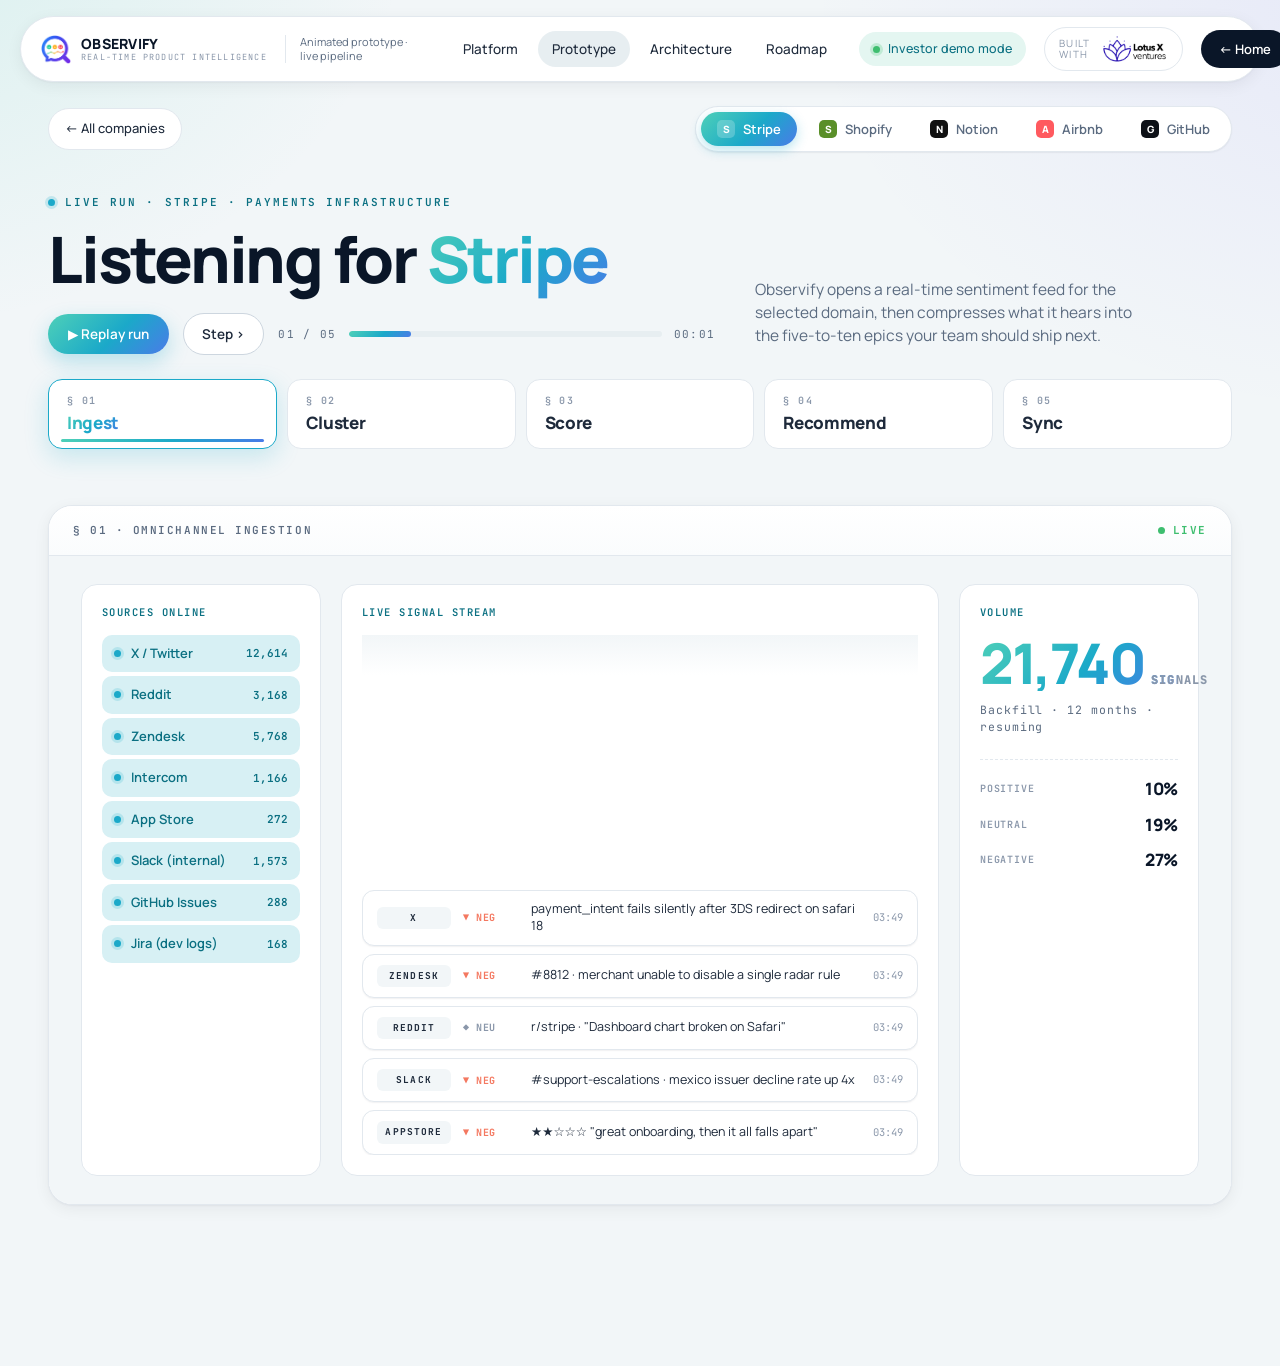
==== commit 63b27980: "Rebrand frontend to Observify, refresh logos Renames product from OmniHub/OmniSignal Hub to Observif" ====
--- a/frontend/prototype.html
+++ b/frontend/prototype.html
@@ -3,7 +3,8 @@
 <head>
 <meta charset="utf-8" />
 <meta name="viewport" content="width=device-width, initial-scale=1" />
-<title>OmniHub — Live prototype</title>
+<title>Observify — Live prototype</title>
+<link rel="icon" type="image/png" href="assets/observify-mark.png" />
 <link rel="stylesheet" href="styles.css" />
 <link rel="stylesheet" href="prototype.css" />
 </head>
@@ -14,7 +15,7 @@
   <div class="brand">
     <div class="brand-mark"></div>
     <div class="brand-text">
-      <div class="n">OMNIHUB</div>
+      <div class="n">OBSERVIFY</div>
       <div class="s">Real-time product intelligence</div>
     </div>
   </div>
@@ -57,7 +58,7 @@
       </div>
     </div>
     <p class="sub" id="coSub">
-      OmniHub opens a real-time sentiment feed for the selected domain, then compresses what it hears into the five-to-ten epics your team should ship next.
+      Observify opens a real-time sentiment feed for the selected domain, then compresses what it hears into the five-to-ten epics your team should ship next.
     </p>
   </header>
 
@@ -186,12 +187,12 @@
                 <span class="tag">Epic</span>
                 <span class="tag" id="jiraProj">—</span>
                 <span class="tag">auto-synced</span>
-                <span class="tag">omnihub</span>
+                <span class="tag">observify</span>
               </div>
               <h3 id="jiraTitle">—</h3>
               <p id="jiraDesc">—</p>
               <div class="fields">
-                <span class="k">Reporter</span><span class="v">OmniHub bot</span>
+                <span class="k">Reporter</span><span class="v">Observify bot</span>
                 <span class="k">Points</span><span class="v" id="jiraPts">—</span>
                 <span class="k">Status</span><span class="v" id="jiraStatus">Pending sync…</span>
               </div>
@@ -673,7 +674,7 @@
   document.getElementById('confTitle').textContent = t.conf.title;
   document.getElementById('confDesc').textContent = 'Auto-generated PRD with problem statement, user stories, acceptance criteria, and rollout plan. Linked to ' + t.jira.id + '.';
   document.getElementById('confLinked').textContent = t.jira.id;
-  document.getElementById('confAuthor').textContent = 'OmniHub';
+  document.getElementById('confAuthor').textContent = 'Observify';
   document.getElementById('confStatus').textContent = 'Syncing…';
 
   after(1800, () => {
--- a/frontend/styles.css
+++ b/frontend/styles.css
@@ -1,4 +1,4 @@
-/* OmniHub SaaS — refreshed system */
+/* Observify SaaS — refreshed system */
 @import url('https://fonts.googleapis.com/css2?family=Manrope:wght@400;500;600;700;800&family=JetBrains+Mono:wght@400;500&display=swap');
 
 :root {
@@ -75,20 +75,11 @@
   flex-shrink: 0;
 }
 .brand-mark {
-  width: 28px; height: 28px;
-  background: var(--grad);
-  border-radius: 8px;
-  position: relative;
-  display: grid;
-  place-items: center;
-  box-shadow: 0 4px 12px rgba(27,169,201,0.3);
-}
-.brand-mark::before {
-  content: '';
-  width: 10px; height: 10px;
-  background: #fff;
-  border-radius: 2px;
-  transform: rotate(45deg);
+  width: 30px; height: 30px;
+  background: url('assets/observify-mark.png') center / contain no-repeat;
+  border-radius: 0;
+  position: relative;
+  flex-shrink: 0;
 }
 .brand-text {
   line-height: 1;
@@ -167,7 +158,7 @@
   color: var(--ink-4);
   flex-shrink: 0;
 }
-.lotus-badge img { height: 22px; width: auto; display: block; }
+.lotus-badge img { height: 30px; width: auto; display: block; }
 .lotus-badge .lab { line-height: 1.1; }
 .btn-pri {
   padding: 10px 18px;
@@ -1526,7 +1517,7 @@
   z-index: 1;
 }
 
-/* ---- "What OmniHub is not" section ---- */
+/* ---- "What Observify is not" section ---- */
 .not-section {
   padding: 72px 0 56px;
 }
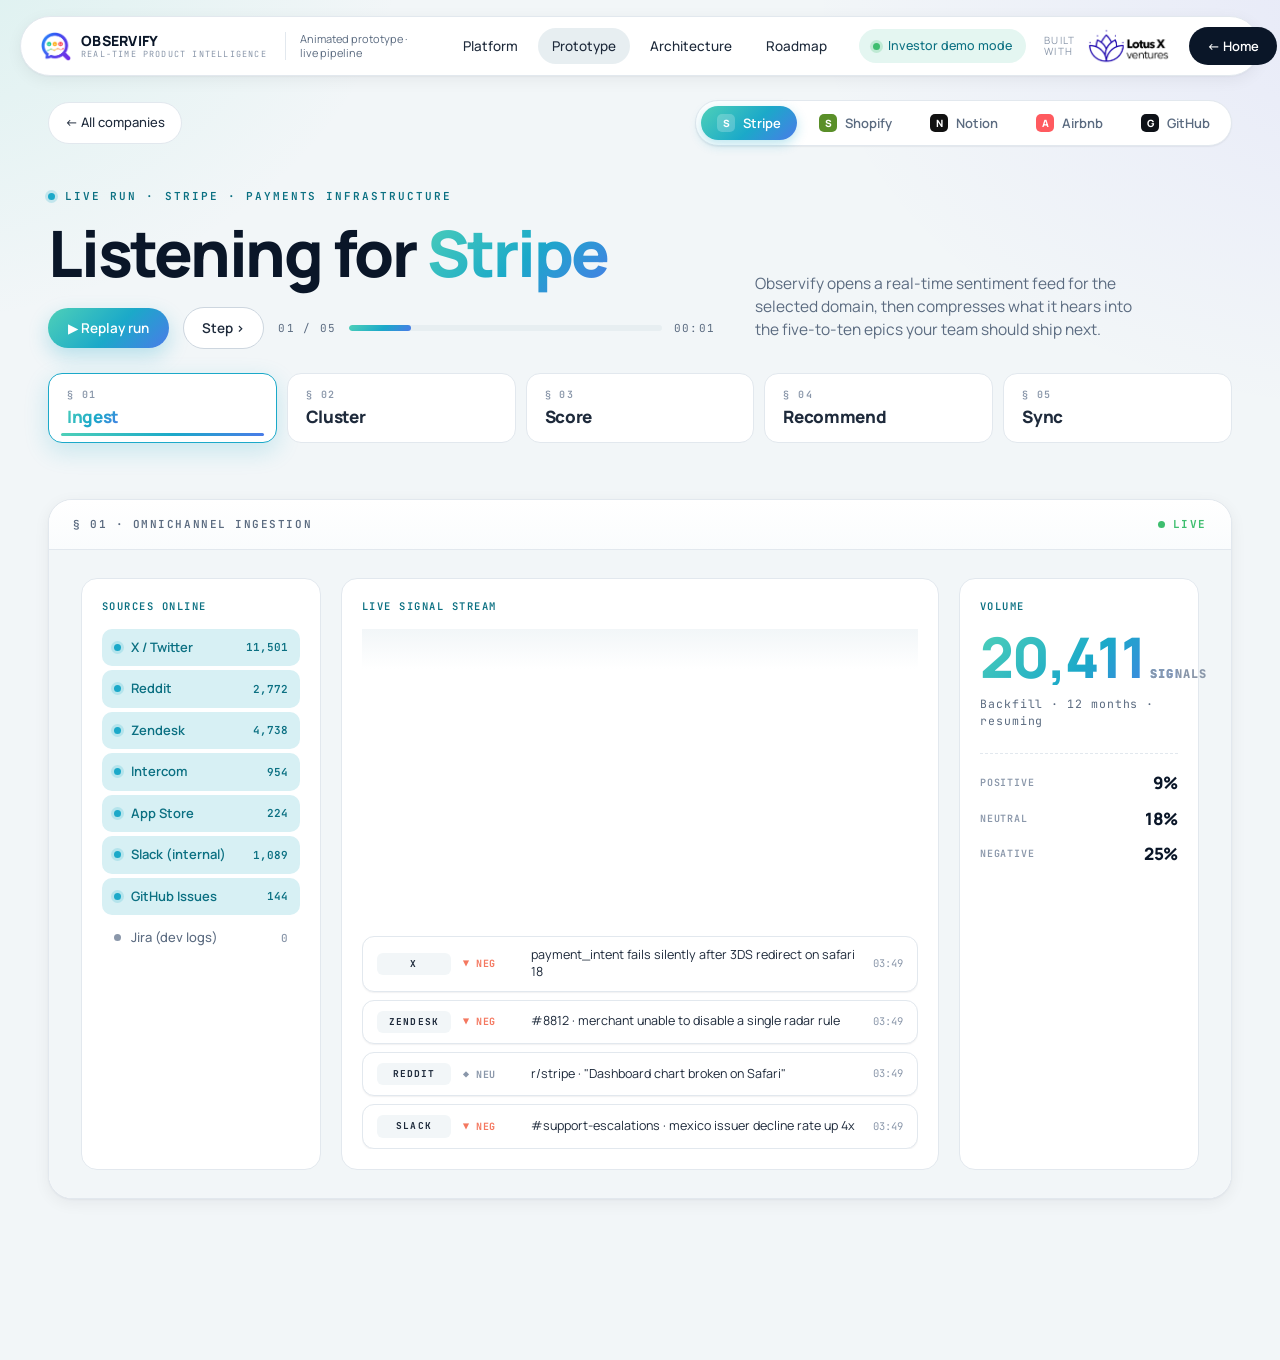
==== commit ad8b18cb: "Stop serving CSS/JS as immutable; bust asset cache The previous Cache-Control rule marked CSS, JS an" ====
--- a/frontend/prototype.html
+++ b/frontend/prototype.html
@@ -4,9 +4,9 @@
 <meta charset="utf-8" />
 <meta name="viewport" content="width=device-width, initial-scale=1" />
 <title>Observify — Live prototype</title>
-<link rel="icon" type="image/png" href="assets/observify-mark.png" />
-<link rel="stylesheet" href="styles.css" />
-<link rel="stylesheet" href="prototype.css" />
+<link rel="icon" type="image/png" href="assets/observify-mark.png?v=3" />
+<link rel="stylesheet" href="styles.css?v=3" />
+<link rel="stylesheet" href="prototype.css?v=3" />
 </head>
 <body class="proto grain">
 
@@ -29,7 +29,7 @@
   <div class="pill"><span class="gdot"></span> Investor demo mode</div>
   <div class="lotus-badge">
     <span class="lab">Built<br/>with</span>
-    <img src="assets/lotusx.png" alt="Lotus X Ventures" />
+    <img src="assets/lotusx.png?v=3" alt="Lotus X Ventures" />
   </div>
   <button class="btn-pri" onclick="location.href='index.html'">← Home</button>
 </nav>
--- a/frontend/styles.css
+++ b/frontend/styles.css
@@ -76,7 +76,7 @@
 }
 .brand-mark {
   width: 30px; height: 30px;
-  background: url('assets/observify-mark.png') center / contain no-repeat;
+  background: url('assets/observify-mark.png?v=3') center / contain no-repeat;
   border-radius: 0;
   position: relative;
   flex-shrink: 0;
@@ -148,17 +148,17 @@
   display: flex;
   align-items: center;
   gap: 10px;
-  padding: 6px 14px;
-  border-radius: 999px;
-  background: #fff;
-  border: 1px solid var(--rule);
+  padding: 0;
+  border-radius: 0;
+  background: transparent;
+  border: 0;
   font-size: 10px;
   letter-spacing: 0.14em;
   text-transform: uppercase;
   color: var(--ink-4);
   flex-shrink: 0;
 }
-.lotus-badge img { height: 30px; width: auto; display: block; }
+.lotus-badge img { height: 38px; width: auto; display: block; }
 .lotus-badge .lab { line-height: 1.1; }
 .btn-pri {
   padding: 10px 18px;
@@ -1083,18 +1083,27 @@
 footer ul { list-style: none; padding: 0; margin: 0; }
 footer li { padding: 4px 0; }
 footer li a:hover { color: var(--teal-ink); }
+.footer-brand {
+  display: inline-block;
+  line-height: 0;
+}
+.footer-brand img {
+  height: 86px;
+  width: auto;
+  display: block;
+}
 footer .lotus-foot {
   display: flex;
   align-items: center;
-  gap: 12px;
-  margin-top: 14px;
-  padding: 10px 14px;
-  background: #fff;
-  border: 1px solid var(--rule);
-  border-radius: 12px;
+  gap: 14px;
+  margin-top: 22px;
+  padding: 0;
+  background: transparent;
+  border: 0;
+  border-radius: 0;
   width: fit-content;
 }
-footer .lotus-foot img { height: 28px; }
+footer .lotus-foot img { height: 64px; width: auto; display: block; }
 footer .lotus-foot .lab { font-size: 11px; color: var(--ink-4); letter-spacing: 0.12em; text-transform: uppercase; }
 
 /* ============================================================
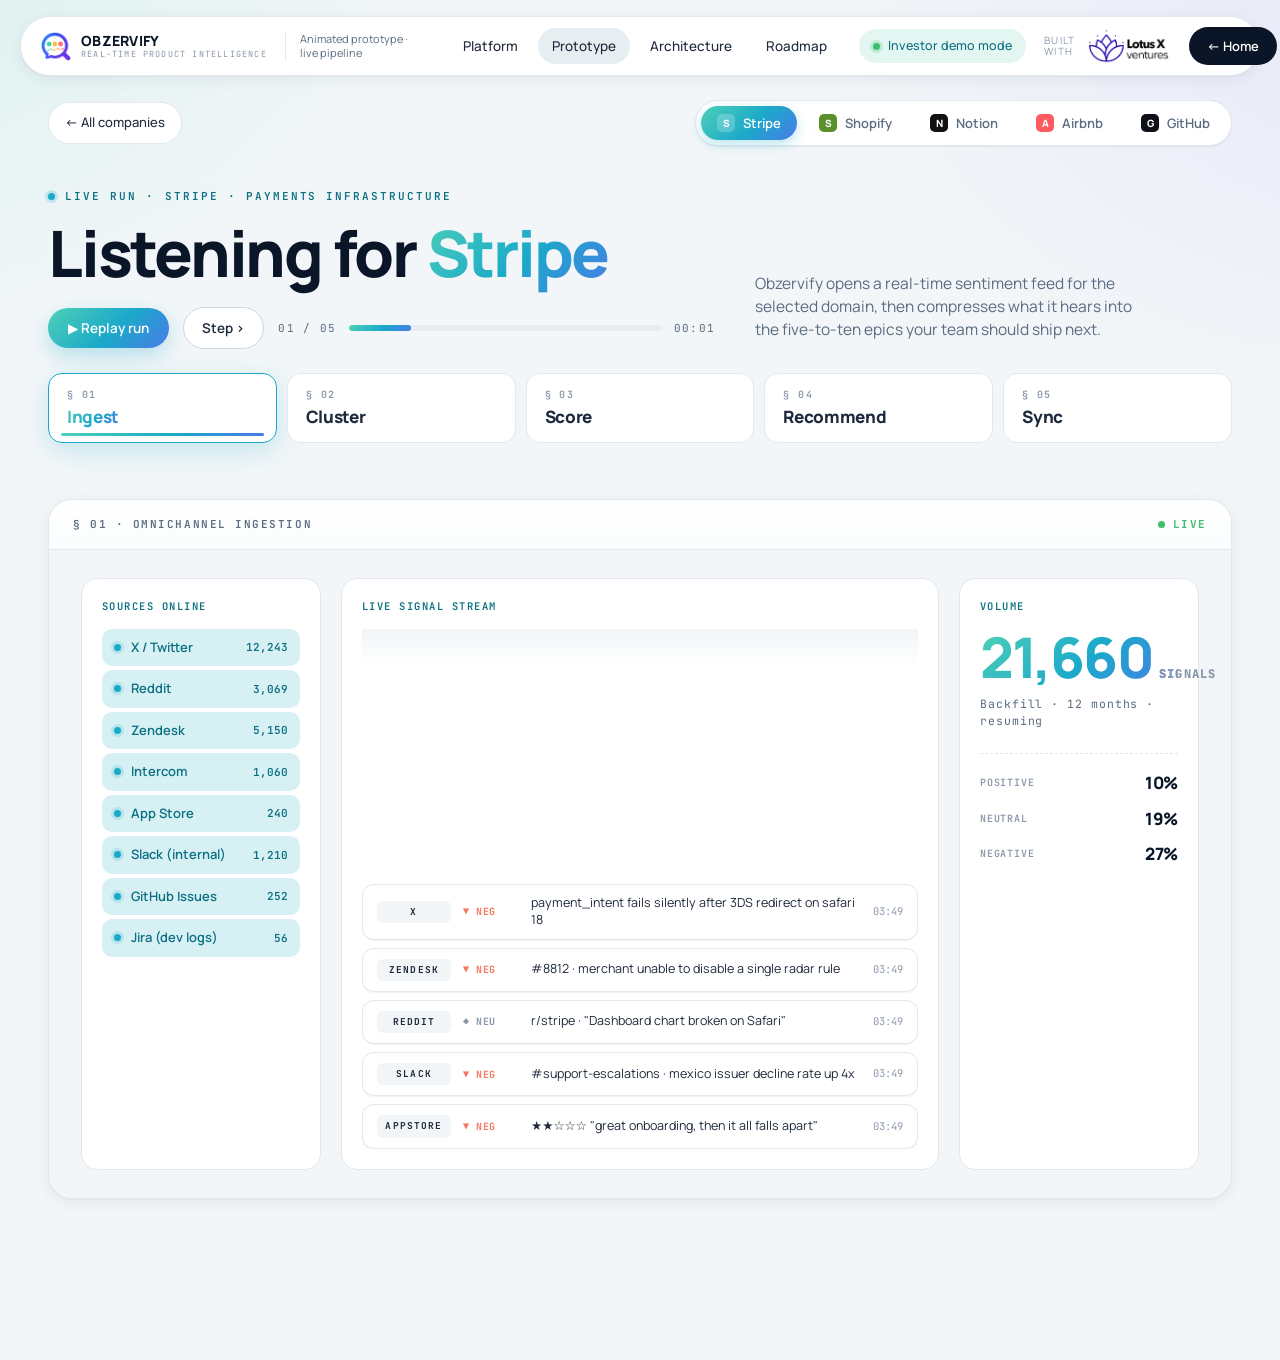
==== commit 7a4332ad: "Rename brand to Obzervify to match domain Domain is obzervify.com (with z), so every visible occurre" ====
--- a/frontend/prototype.html
+++ b/frontend/prototype.html
@@ -3,10 +3,10 @@
 <head>
 <meta charset="utf-8" />
 <meta name="viewport" content="width=device-width, initial-scale=1" />
-<title>Observify — Live prototype</title>
-<link rel="icon" type="image/png" href="assets/observify-mark.png?v=3" />
-<link rel="stylesheet" href="styles.css?v=3" />
-<link rel="stylesheet" href="prototype.css?v=3" />
+<title>Obzervify — Live prototype</title>
+<link rel="icon" type="image/png" href="assets/observify-mark.png?v=4" />
+<link rel="stylesheet" href="styles.css?v=4" />
+<link rel="stylesheet" href="prototype.css?v=4" />
 </head>
 <body class="proto grain">
 
@@ -15,7 +15,7 @@
   <div class="brand">
     <div class="brand-mark"></div>
     <div class="brand-text">
-      <div class="n">OBSERVIFY</div>
+      <div class="n">OBZERVIFY</div>
       <div class="s">Real-time product intelligence</div>
     </div>
   </div>
@@ -29,7 +29,7 @@
   <div class="pill"><span class="gdot"></span> Investor demo mode</div>
   <div class="lotus-badge">
     <span class="lab">Built<br/>with</span>
-    <img src="assets/lotusx.png?v=3" alt="Lotus X Ventures" />
+    <img src="assets/lotusx.png?v=4" alt="Lotus X Ventures" />
   </div>
   <button class="btn-pri" onclick="location.href='index.html'">← Home</button>
 </nav>
@@ -58,7 +58,7 @@
       </div>
     </div>
     <p class="sub" id="coSub">
-      Observify opens a real-time sentiment feed for the selected domain, then compresses what it hears into the five-to-ten epics your team should ship next.
+      Obzervify opens a real-time sentiment feed for the selected domain, then compresses what it hears into the five-to-ten epics your team should ship next.
     </p>
   </header>
 
@@ -187,12 +187,12 @@
                 <span class="tag">Epic</span>
                 <span class="tag" id="jiraProj">—</span>
                 <span class="tag">auto-synced</span>
-                <span class="tag">observify</span>
+                <span class="tag">obzervify</span>
               </div>
               <h3 id="jiraTitle">—</h3>
               <p id="jiraDesc">—</p>
               <div class="fields">
-                <span class="k">Reporter</span><span class="v">Observify bot</span>
+                <span class="k">Reporter</span><span class="v">Obzervify bot</span>
                 <span class="k">Points</span><span class="v" id="jiraPts">—</span>
                 <span class="k">Status</span><span class="v" id="jiraStatus">Pending sync…</span>
               </div>
@@ -674,7 +674,7 @@
   document.getElementById('confTitle').textContent = t.conf.title;
   document.getElementById('confDesc').textContent = 'Auto-generated PRD with problem statement, user stories, acceptance criteria, and rollout plan. Linked to ' + t.jira.id + '.';
   document.getElementById('confLinked').textContent = t.jira.id;
-  document.getElementById('confAuthor').textContent = 'Observify';
+  document.getElementById('confAuthor').textContent = 'Obzervify';
   document.getElementById('confStatus').textContent = 'Syncing…';
 
   after(1800, () => {
--- a/frontend/styles.css
+++ b/frontend/styles.css
@@ -1,4 +1,4 @@
-/* Observify SaaS — refreshed system */
+/* Obzervify SaaS — refreshed system */
 @import url('https://fonts.googleapis.com/css2?family=Manrope:wght@400;500;600;700;800&family=JetBrains+Mono:wght@400;500&display=swap');
 
 :root {
@@ -76,7 +76,7 @@
 }
 .brand-mark {
   width: 30px; height: 30px;
-  background: url('assets/observify-mark.png?v=3') center / contain no-repeat;
+  background: url('assets/observify-mark.png?v=4') center / contain no-repeat;
   border-radius: 0;
   position: relative;
   flex-shrink: 0;
@@ -201,7 +201,19 @@
   display: grid;
   grid-template-columns: 1fr 1.1fr;
   gap: 40px;
-  align-items: start;
+  align-items: center;
+}
+.hero-belt {
+  margin-top: 36px;
+  display: grid;
+  grid-template-columns: 1.05fr 1fr;
+  gap: 28px;
+  align-items: center;
+}
+.hero-belt .compression-viz { margin-top: 0; }
+.hero-belt .hero-io { margin-top: 0; }
+@media (max-width: 1100px) {
+  .hero-belt { grid-template-columns: 1fr; }
 }
 .kicker {
   display: inline-block;
@@ -1084,13 +1096,28 @@
 footer li { padding: 4px 0; }
 footer li a:hover { color: var(--teal-ink); }
 .footer-brand {
-  display: inline-block;
-  line-height: 0;
-}
-.footer-brand img {
-  height: 86px;
+  display: inline-flex;
+  align-items: center;
+  gap: 12px;
+  text-decoration: none;
+  line-height: 1;
+}
+.footer-brand .fb-mark {
+  height: 56px;
   width: auto;
   display: block;
+  flex-shrink: 0;
+}
+.footer-brand .fb-word {
+  font-family: var(--sans);
+  font-weight: 800;
+  font-size: 44px;
+  letter-spacing: -0.03em;
+  line-height: 1;
+  background: linear-gradient(95deg, #5B4CF7 0%, #1BA9C9 35%, #0A1628 70%);
+  -webkit-background-clip: text;
+  background-clip: text;
+  color: transparent;
 }
 footer .lotus-foot {
   display: flex;
@@ -1526,7 +1553,7 @@
   z-index: 1;
 }
 
-/* ---- "What Observify is not" section ---- */
+/* ---- "What Obzervify is not" section ---- */
 .not-section {
   padding: 72px 0 56px;
 }
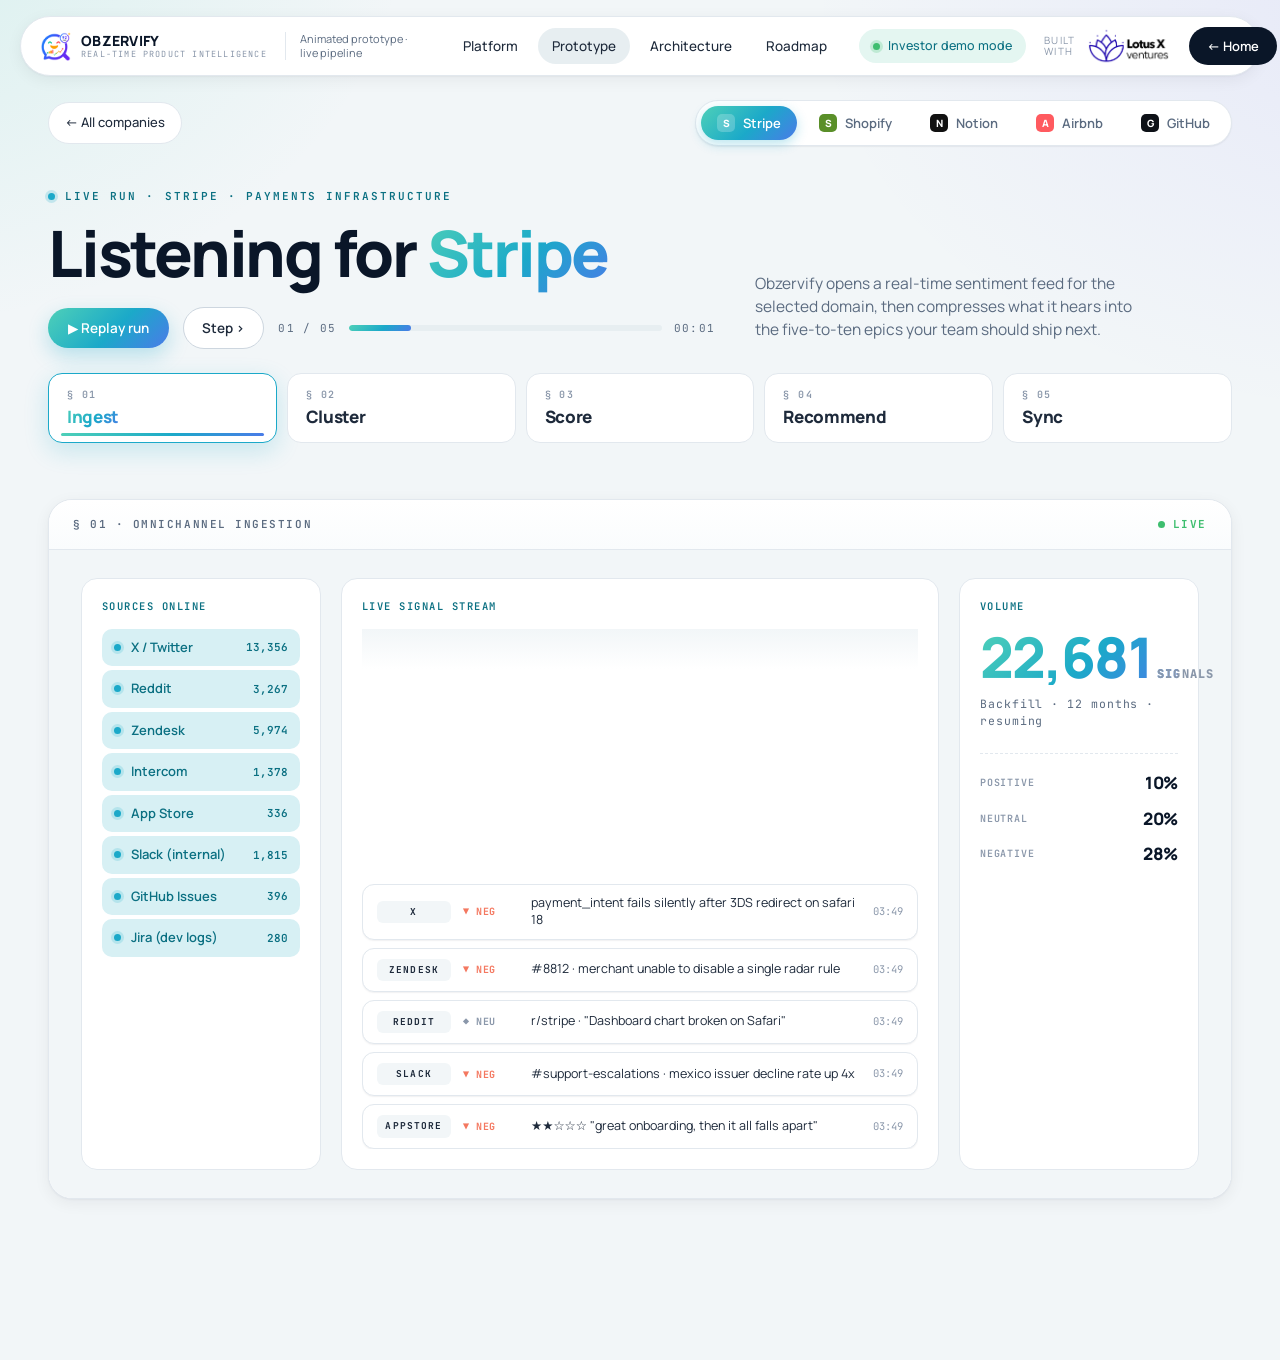
==== commit ede85357: "Drop in new Obzervify logo art Replaces the placeholder spelled "observify" with the correctly-spell" ====
--- a/frontend/prototype.html
+++ b/frontend/prototype.html
@@ -4,9 +4,9 @@
 <meta charset="utf-8" />
 <meta name="viewport" content="width=device-width, initial-scale=1" />
 <title>Obzervify — Live prototype</title>
-<link rel="icon" type="image/png" href="assets/observify-mark.png?v=4" />
-<link rel="stylesheet" href="styles.css?v=4" />
-<link rel="stylesheet" href="prototype.css?v=4" />
+<link rel="icon" type="image/png" href="assets/obzervify-mark.png?v=5" />
+<link rel="stylesheet" href="styles.css?v=5" />
+<link rel="stylesheet" href="prototype.css?v=5" />
 </head>
 <body class="proto grain">
 
@@ -29,7 +29,7 @@
   <div class="pill"><span class="gdot"></span> Investor demo mode</div>
   <div class="lotus-badge">
     <span class="lab">Built<br/>with</span>
-    <img src="assets/lotusx.png?v=4" alt="Lotus X Ventures" />
+    <img src="assets/lotusx.png?v=5" alt="Lotus X Ventures" />
   </div>
   <button class="btn-pri" onclick="location.href='index.html'">← Home</button>
 </nav>
--- a/frontend/styles.css
+++ b/frontend/styles.css
@@ -76,7 +76,7 @@
 }
 .brand-mark {
   width: 30px; height: 30px;
-  background: url('assets/observify-mark.png?v=4') center / contain no-repeat;
+  background: url('assets/obzervify-mark.png?v=5') center / contain no-repeat;
   border-radius: 0;
   position: relative;
   flex-shrink: 0;
@@ -1096,28 +1096,13 @@
 footer li { padding: 4px 0; }
 footer li a:hover { color: var(--teal-ink); }
 .footer-brand {
-  display: inline-flex;
-  align-items: center;
-  gap: 12px;
-  text-decoration: none;
-  line-height: 1;
-}
-.footer-brand .fb-mark {
-  height: 56px;
+  display: inline-block;
+  line-height: 0;
+}
+.footer-brand img {
+  height: 96px;
   width: auto;
   display: block;
-  flex-shrink: 0;
-}
-.footer-brand .fb-word {
-  font-family: var(--sans);
-  font-weight: 800;
-  font-size: 44px;
-  letter-spacing: -0.03em;
-  line-height: 1;
-  background: linear-gradient(95deg, #5B4CF7 0%, #1BA9C9 35%, #0A1628 70%);
-  -webkit-background-clip: text;
-  background-clip: text;
-  color: transparent;
 }
 footer .lotus-foot {
   display: flex;
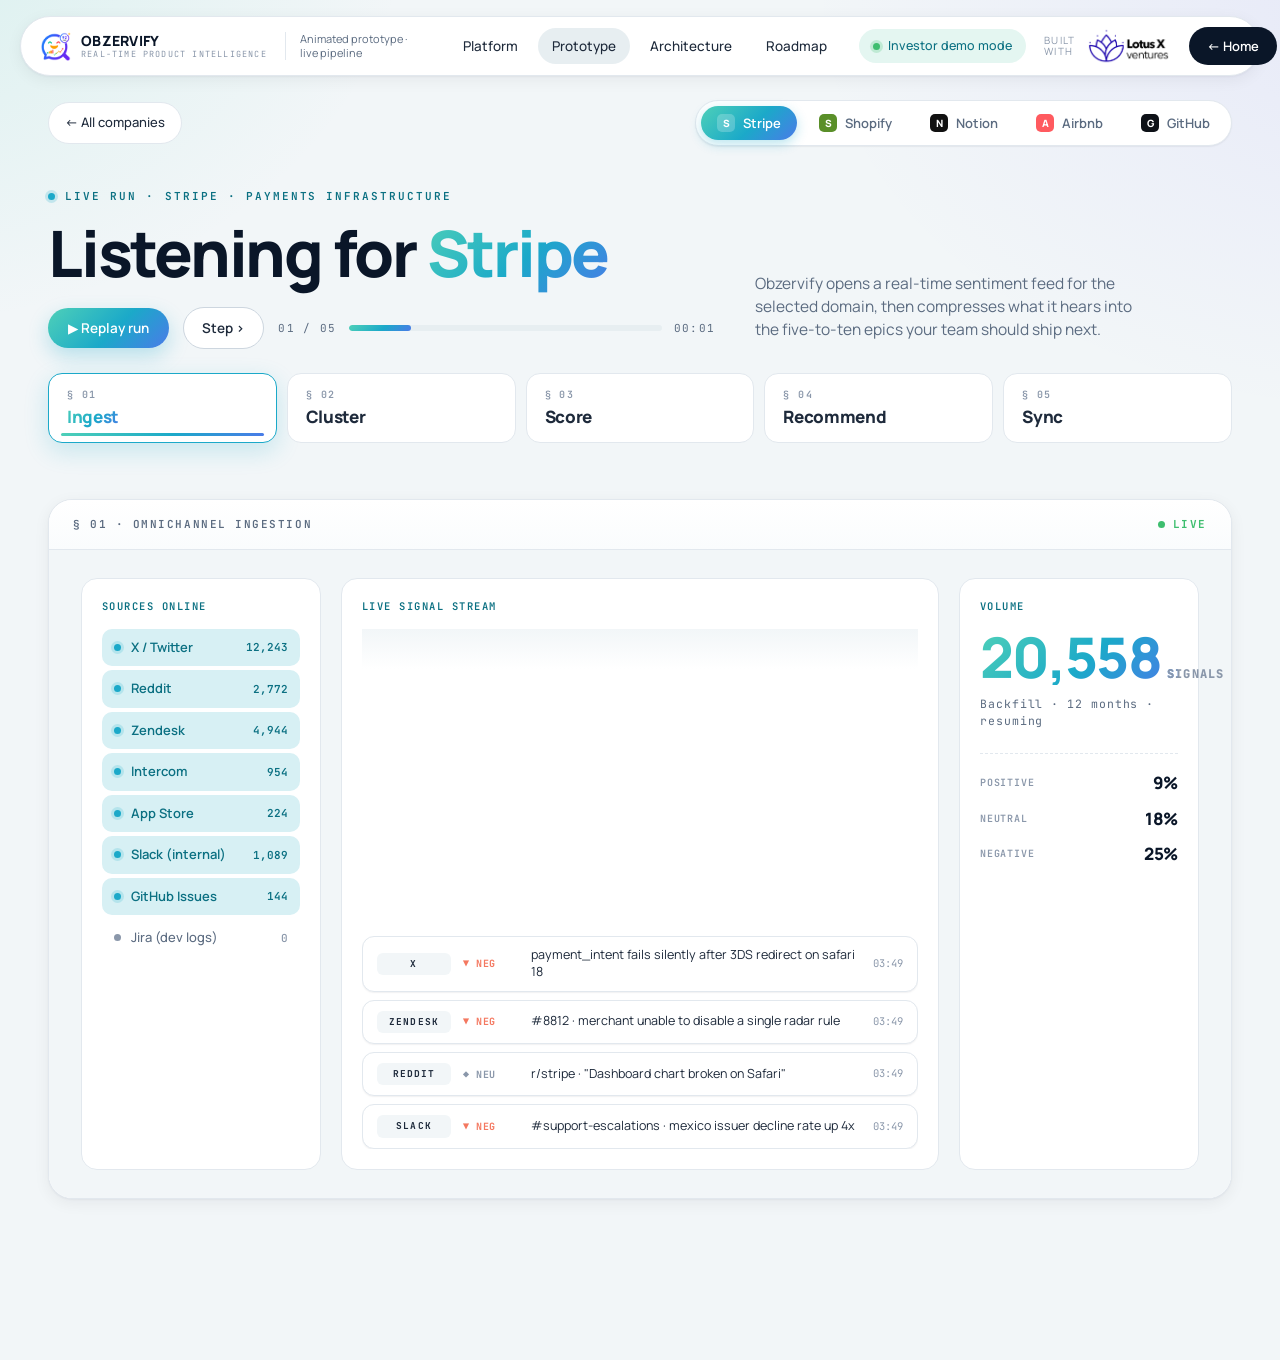
==== commit f59ac4ba: "Make site mobile-responsive The previous build replaced the entire site with a "open this on desktop" ====
--- a/frontend/prototype.html
+++ b/frontend/prototype.html
@@ -4,9 +4,9 @@
 <meta charset="utf-8" />
 <meta name="viewport" content="width=device-width, initial-scale=1" />
 <title>Obzervify — Live prototype</title>
-<link rel="icon" type="image/png" href="assets/obzervify-mark.png?v=5" />
-<link rel="stylesheet" href="styles.css?v=5" />
-<link rel="stylesheet" href="prototype.css?v=5" />
+<link rel="icon" type="image/png" href="assets/obzervify-mark.png?v=6" />
+<link rel="stylesheet" href="styles.css?v=6" />
+<link rel="stylesheet" href="prototype.css?v=6" />
 </head>
 <body class="proto grain">
 
@@ -29,7 +29,7 @@
   <div class="pill"><span class="gdot"></span> Investor demo mode</div>
   <div class="lotus-badge">
     <span class="lab">Built<br/>with</span>
-    <img src="assets/lotusx.png?v=5" alt="Lotus X Ventures" />
+    <img src="assets/lotusx.png?v=6" alt="Lotus X Ventures" />
   </div>
   <button class="btn-pri" onclick="location.href='index.html'">← Home</button>
 </nav>
--- a/frontend/styles.css
+++ b/frontend/styles.css
@@ -33,7 +33,9 @@
 }
 
 * { box-sizing: border-box; }
-html, body { margin: 0; padding: 0; }
+html, body { margin: 0; padding: 0; overflow-x: clip; }
+html { -webkit-text-size-adjust: 100%; }
+img, svg { max-width: 100%; }
 body {
   background:
     radial-gradient(900px 700px at -10% -10%, rgba(78,208,184,0.16), transparent 60%),
@@ -76,7 +78,7 @@
 }
 .brand-mark {
   width: 30px; height: 30px;
-  background: url('assets/obzervify-mark.png?v=5') center / contain no-repeat;
+  background: url('assets/obzervify-mark.png?v=6') center / contain no-repeat;
   border-radius: 0;
   position: relative;
   flex-shrink: 0;
@@ -1885,115 +1887,8 @@
   100% { transform: translateX(280%); }
 }
 
-/* ---- Mobile pitch card ---- */
-.mobile-pitch { display: none; }
-@media (max-width: 900px) {
-  .desktop-only { display: none !important; }
-  .mobile-pitch {
-    display: block;
-    padding: 24px 16px 40px;
-    min-height: 100vh;
-    background:
-      radial-gradient(800px 500px at -10% -10%, rgba(78,208,184,0.18), transparent 60%),
-      radial-gradient(700px 500px at 110% 10%, rgba(91,76,247,0.10), transparent 60%),
-      var(--bg);
-    background-attachment: fixed;
-  }
-  .mp-card {
-    background: #fff;
-    border: 1px solid var(--rule);
-    border-radius: 22px;
-    padding: 28px 22px 22px;
-    box-shadow: var(--shadow-lg);
-  }
-  .mp-brand {
-    display: flex;
-    align-items: center;
-    gap: 10px;
-    margin-bottom: 18px;
-  }
-  .mp-name {
-    font-weight: 800;
-    font-size: 14px;
-    letter-spacing: 0.02em;
-  }
-  .mp-eyebrow {
-    font-family: var(--mono);
-    font-size: 10px;
-    letter-spacing: 0.18em;
-    text-transform: uppercase;
-    color: var(--teal-ink);
-    font-weight: 700;
-    margin-bottom: 10px;
-  }
-  .mp-h {
-    font-size: 28px;
-    font-weight: 800;
-    line-height: 1.1;
-    letter-spacing: -0.025em;
-    color: var(--ink);
-    margin: 0 0 12px;
-  }
-  .mp-p {
-    color: var(--ink-3);
-    font-size: 14px;
-    line-height: 1.5;
-    margin: 0 0 18px;
-  }
-  .mp-thumbs {
-    display: grid;
-    grid-template-columns: repeat(3, 1fr);
-    gap: 8px;
-    margin-bottom: 18px;
-  }
-  .mp-thumb {
-    background: var(--bg);
-    border: 1px solid var(--rule);
-    border-radius: 10px;
-    padding: 8px 8px 10px;
-    text-align: left;
-    overflow: hidden;
-  }
-  .mp-tlab {
-    font-family: var(--mono);
-    font-size: 9px;
-    letter-spacing: 0.14em;
-    text-transform: uppercase;
-    color: var(--ink-3);
-    font-weight: 700;
-    margin-bottom: 6px;
-  }
-  .mp-tcanvas {
-    height: 60px;
-    border-radius: 6px;
-    background: #fff;
-    border: 1px solid var(--rule);
-    background-image:
-      linear-gradient(180deg, rgba(78,208,184,0.18), transparent 60%),
-      repeating-linear-gradient(90deg, transparent 0 6px, rgba(10,22,40,0.04) 6px 7px);
-  }
-  .mp-canvas-proto { background-image: linear-gradient(135deg, var(--mint-soft), var(--teal-soft)), repeating-linear-gradient(0deg, transparent 0 4px, rgba(10,22,40,0.06) 4px 5px); }
-  .mp-canvas-crisis { background-image: linear-gradient(180deg, rgba(244,120,96,0.18), transparent 60%), repeating-linear-gradient(45deg, transparent 0 5px, rgba(244,120,96,0.08) 5px 6px); }
-  .mp-cta {
-    display: block;
-    text-align: center;
-    background: var(--ink);
-    color: #fff;
-    padding: 14px 18px;
-    border-radius: 999px;
-    font-weight: 700;
-    font-size: 14px;
-    margin-bottom: 14px;
-  }
-  .mp-foot {
-    text-align: center;
-    color: var(--ink-4);
-    font-family: var(--mono);
-    font-size: 9.5px;
-    letter-spacing: 0.16em;
-    text-transform: uppercase;
-  }
-}
+/* ---- Legacy mobile-pitch (removed) ----------------------------- */
+.mobile-pitch, .desktop-only { /* no-op: kept so any cached HTML still renders */ }
 
 /* ---- Spark dot ---- */
 .spark-dot {
@@ -2034,3 +1929,161 @@
   .topnav .links { display: none; }
   .nav-tag { display: none; }
 }
+
+/* =========================================================
+   ---- Mobile (≤ 720px) full-site responsive pass
+   ========================================================= */
+@media (max-width: 720px) {
+  /* Layout container */
+  .shell { padding: 0 16px; }
+
+  /* Section rhythm */
+  section { padding: 56px 0; }
+  .sec-head { grid-template-columns: 1fr; gap: 14px; margin-bottom: 28px; align-items: start; }
+  .sec-title {
+    font-size: clamp(22px, 6.4vw, 30px);
+    line-height: 1.1;
+    max-width: none;
+    overflow-wrap: break-word;
+    hyphens: auto;
+  }
+  .sec-sub { font-size: 14.5px; max-width: none; }
+  .sec-kicker { font-size: 10px; }
+
+  /* Top-nav: brand-mark + brand-text only on mobile (CTA in hero) */
+  .topnav {
+    margin: 10px 12px 0;
+    padding: 8px 14px;
+    gap: 10px;
+    border-radius: 16px;
+    min-width: 0;
+    justify-content: flex-start;
+  }
+  .topnav > * { min-width: 0; }
+  .brand-mark { width: 30px; height: 30px; flex-shrink: 0; }
+  .topnav .brand-text { display: block; line-height: 1.05; }
+  .topnav .brand-text .n { font-size: 14px; }
+  .topnav .brand-text .s { display: none; }
+  .topnav .pill,
+  .topnav .lotus-badge,
+  .topnav .nav-tag,
+  .topnav .links,
+  .topnav .tip-wrap { display: none; }
+
+  /* Hero */
+  .hero { padding: 32px 0 24px; }
+  .hero-grid { gap: 28px; }
+  .hero h1 {
+    font-size: clamp(22px, 5.8vw, 30px);
+    line-height: 1.08;
+    letter-spacing: -0.02em;
+    overflow-wrap: break-word;
+    word-wrap: break-word;
+    hyphens: auto;
+  }
+  .hero-sub { font-size: 15px; margin-top: 16px; }
+  .hero-ctas { flex-wrap: wrap; gap: 10px; margin-top: 22px; }
+  .hero-ctas .btn-gr,
+  .hero-ctas .btn-outline { width: 100%; text-align: center; padding: 14px 18px; }
+  .kicker { font-size: 11px; }
+
+  /* Hero belt */
+  .hero-belt { margin-top: 24px; gap: 18px; }
+  .compression-viz { padding: 14px 12px 12px; border-radius: 14px; }
+  .compression-viz svg { height: 130px; }
+  .cv-counter { gap: 10px; flex-wrap: wrap; justify-content: center; }
+  .cv-counter b { font-size: 22px; }
+  .cv-counter em { font-size: 8.5px; }
+  .cv-cap { font-size: 8.5px; letter-spacing: 0.14em; }
+  .hero-io { grid-template-columns: 70px 1fr; font-size: 12.5px; margin-top: 4px; }
+
+  /* Preview card (sample decision) */
+  .preview-card { padding: 16px 14px; border-radius: 16px; overflow: hidden; }
+  .preview-card::before { display: none; }
+  .compression-viz { overflow: hidden; }
+  .compression-viz::before { display: none; }
+  .preview-card .pc-title { font-size: 18px; line-height: 1.25; }
+  .pc-url { flex-wrap: wrap; }
+  .pc-url .gen { width: 100%; }
+  .pc-logos { gap: 6px; }
+  .mini-decision { padding: 12px; }
+  .md-title { font-size: 14px; }
+  .md-bars { font-size: 11px; }
+
+  /* End-to-end loop ribbon — stack vertically, drop the connector line */
+  .loop-ribbon { padding: 18px 12px; }
+  .loop-track { grid-template-columns: 1fr !important; gap: 10px; }
+  .loop-link { display: none !important; }
+  .loop-return { display: none; }
+  .loop-node { padding: 14px; text-align: left; }
+  .loop-node .ln-h { font-size: 14px; }
+  .loop-node .ln-d { font-size: 12.5px; }
+
+  /* Problem cards already stack via 1040px rule — tighten padding */
+  .probs { gap: 12px; }
+
+  /* "Not section" cards: stack to 1col on phones */
+  .not-grid { grid-template-columns: 1fr; gap: 14px; }
+  .not-card { padding: 18px; }
+
+  /* Live console (dashboard) */
+  .console { border-radius: 16px; }
+  .cns-rail { padding: 14px 12px; }
+  .cns-view { padding: 14px 12px; }
+  .rail-h { flex-wrap: wrap; }
+  .kanban { grid-template-columns: 1fr; }
+  .src-grid { grid-template-columns: 1fr; }
+  .om-kvs { grid-template-columns: 1fr; }
+  .crisis-grid { grid-template-columns: 1fr; }
+
+  /* Companies / channels grids */
+  .co-grid { grid-template-columns: 1fr; gap: 12px; }
+  .channel-grid { grid-template-columns: repeat(3, 1fr); gap: 10px; }
+  .channel-card { padding: 12px 10px; font-size: 11.5px; }
+
+  /* Architecture / pillars */
+  .pillar-card { padding: 20px; }
+
+  /* Roadmap */
+  .roadmap-card { padding: 18px; }
+
+  /* Spotlight Story Strip */
+  .ss-strip li { grid-template-columns: 60px 14px 1fr; gap: 8px; padding: 10px 0; font-size: 13px; }
+  .ss-strip .ss-tag { display: none; }
+  .ss-strip::before { left: 70px; }
+
+  /* CTA band */
+  .cta-band { padding: 28px 20px; gap: 16px; }
+  .cta-band h2 { font-size: 26px; line-height: 1.15; }
+  .cta-band .cb-actions { flex-wrap: wrap; gap: 10px; }
+  .cta-band .cb-actions a { width: 100%; text-align: center; }
+
+  /* KPIs / flow rows */
+  .kpi-row { grid-template-columns: 1fr; gap: 10px; }
+  .flow-row { grid-template-columns: 1fr; gap: 10px; }
+
+  /* Footer */
+  footer {
+    grid-template-columns: 1fr;
+    gap: 24px;
+    padding: 36px 0 40px;
+    text-align: left;
+  }
+  .footer-brand img { height: 72px; }
+  footer .lotus-foot { margin-top: 18px; }
+  footer .lotus-foot img { height: 52px; }
+
+  /* Floating overlay loader */
+  .pf-inner .brand-mark { width: 38px; height: 38px; }
+}
+
+/* Phone-narrow refinements (≤ 420px) */
+@media (max-width: 420px) {
+  .hero h1 { font-size: 30px; }
+  .sec-title { font-size: 24px; }
+  .compression-viz svg { height: 110px; }
+  .channel-grid { grid-template-columns: repeat(2, 1fr); }
+  .topnav { padding: 6px 6px 6px 10px; gap: 6px; }
+  .topnav .btn-pri { padding: 8px 12px; font-size: 11.5px; }
+  .shell { padding: 0 14px; }
+}
--- a/frontend/prototype.css
+++ b/frontend/prototype.css
@@ -1261,3 +1261,16 @@
   .proto-header { grid-template-columns: 1fr; }
   .stage-rail { grid-template-columns: repeat(5, 1fr); overflow-x: auto; }
 }
+
+/* mobile pass */
+@media (max-width: 720px) {
+  .proto-nav-row { flex-wrap: wrap; gap: 8px; }
+  .co-switch { width: 100%; overflow-x: auto; flex-wrap: nowrap; padding-bottom: 4px; }
+  .proto-header h1 { font-size: 28px; line-height: 1.1; }
+  .run-controls { flex-wrap: wrap; gap: 8px; }
+  .stage-rail { grid-template-columns: repeat(5, minmax(120px, 1fr)); overflow-x: auto; gap: 6px; }
+  .stage-chip { padding: 8px 10px; font-size: 11px; }
+  .board { padding: 14px 12px; }
+  .pipeline { padding: 0; }
+  .ingest-grid, .cluster-stage, .score-stage, .rec-stage, .sync-stage { gap: 12px; }
+}
